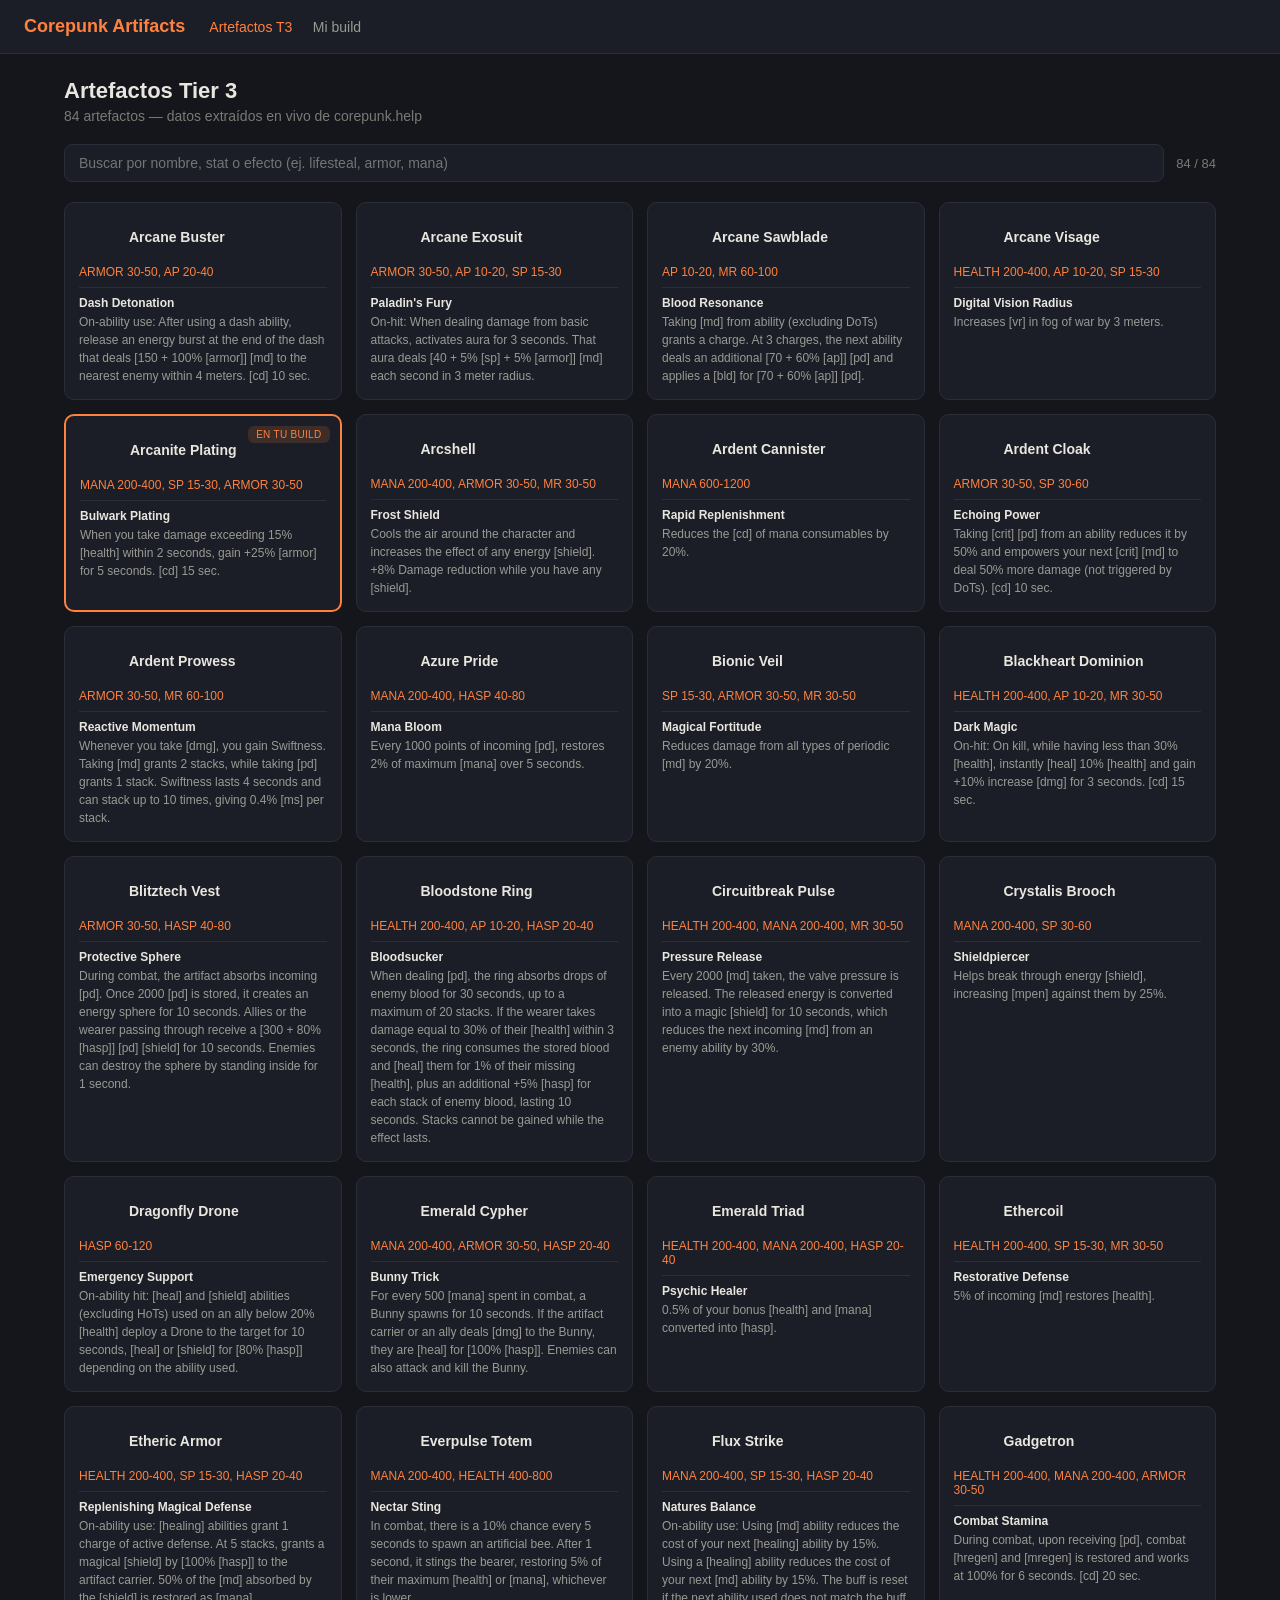
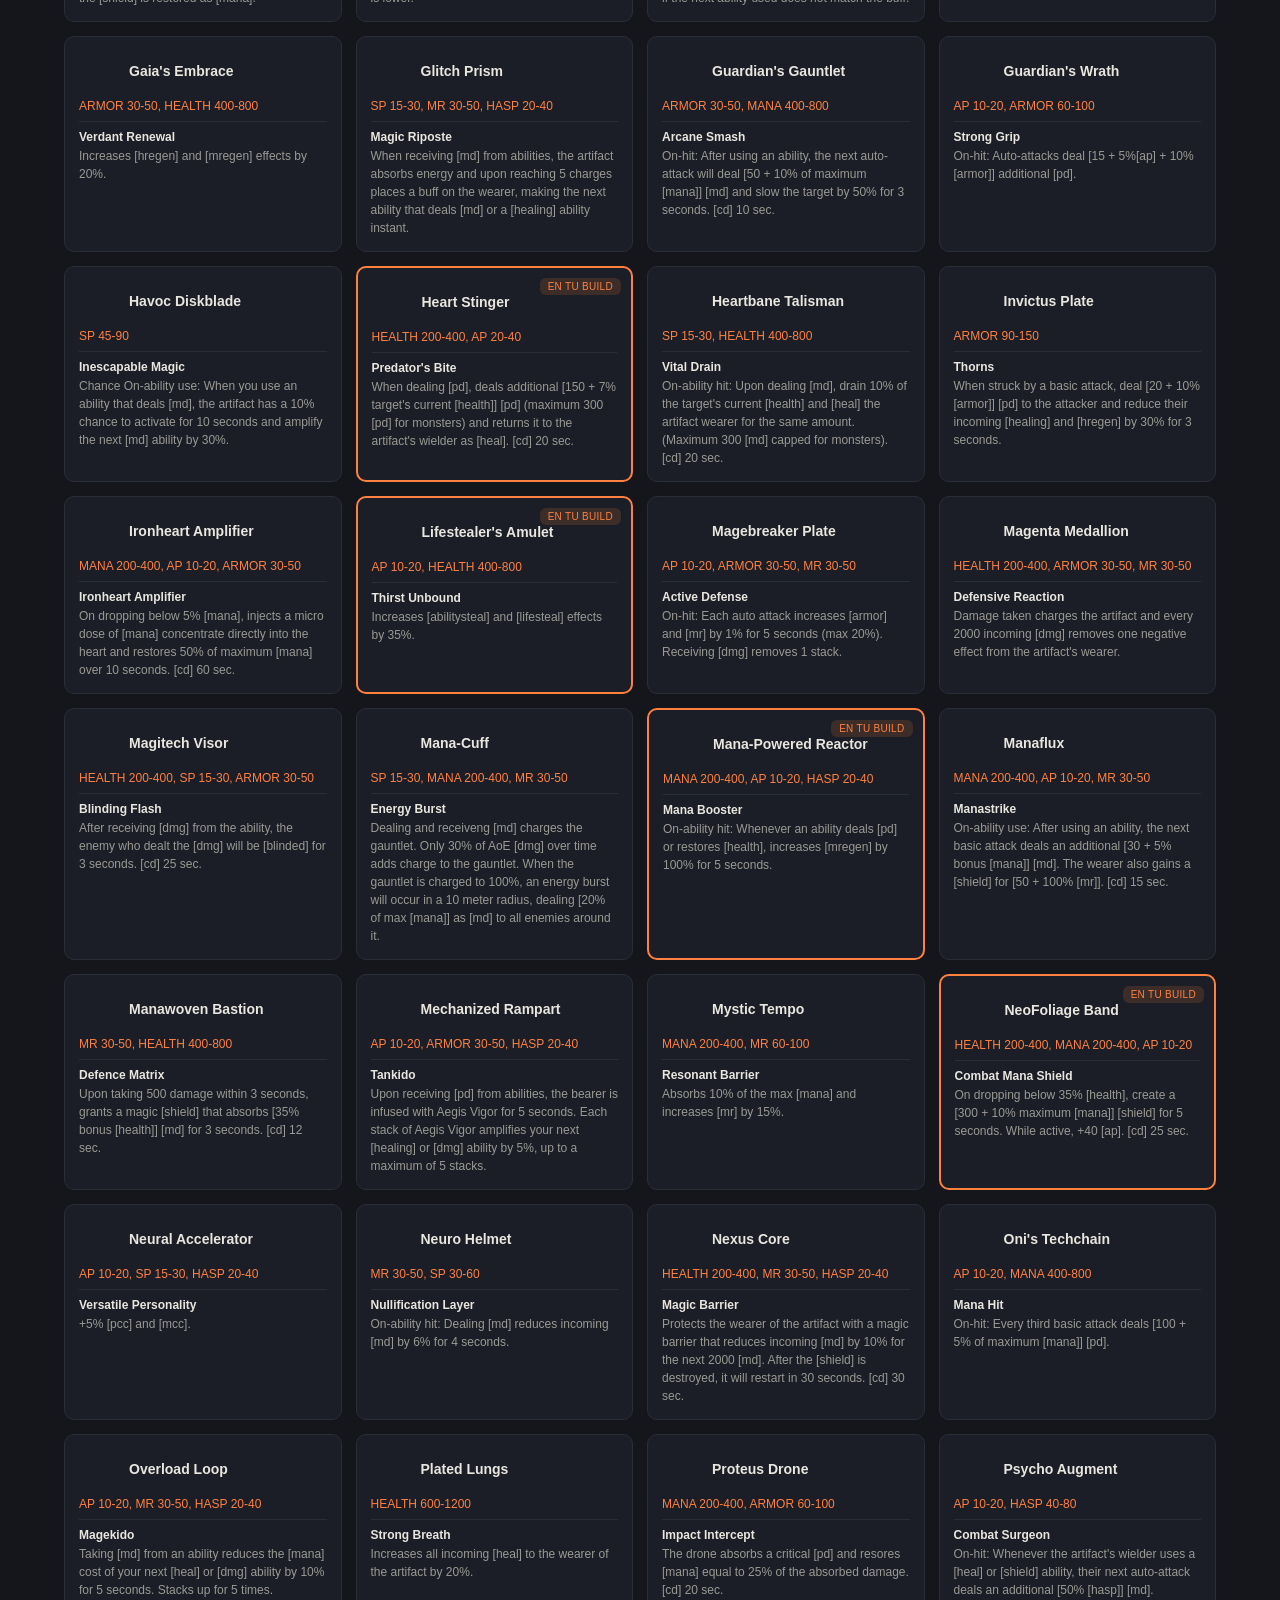
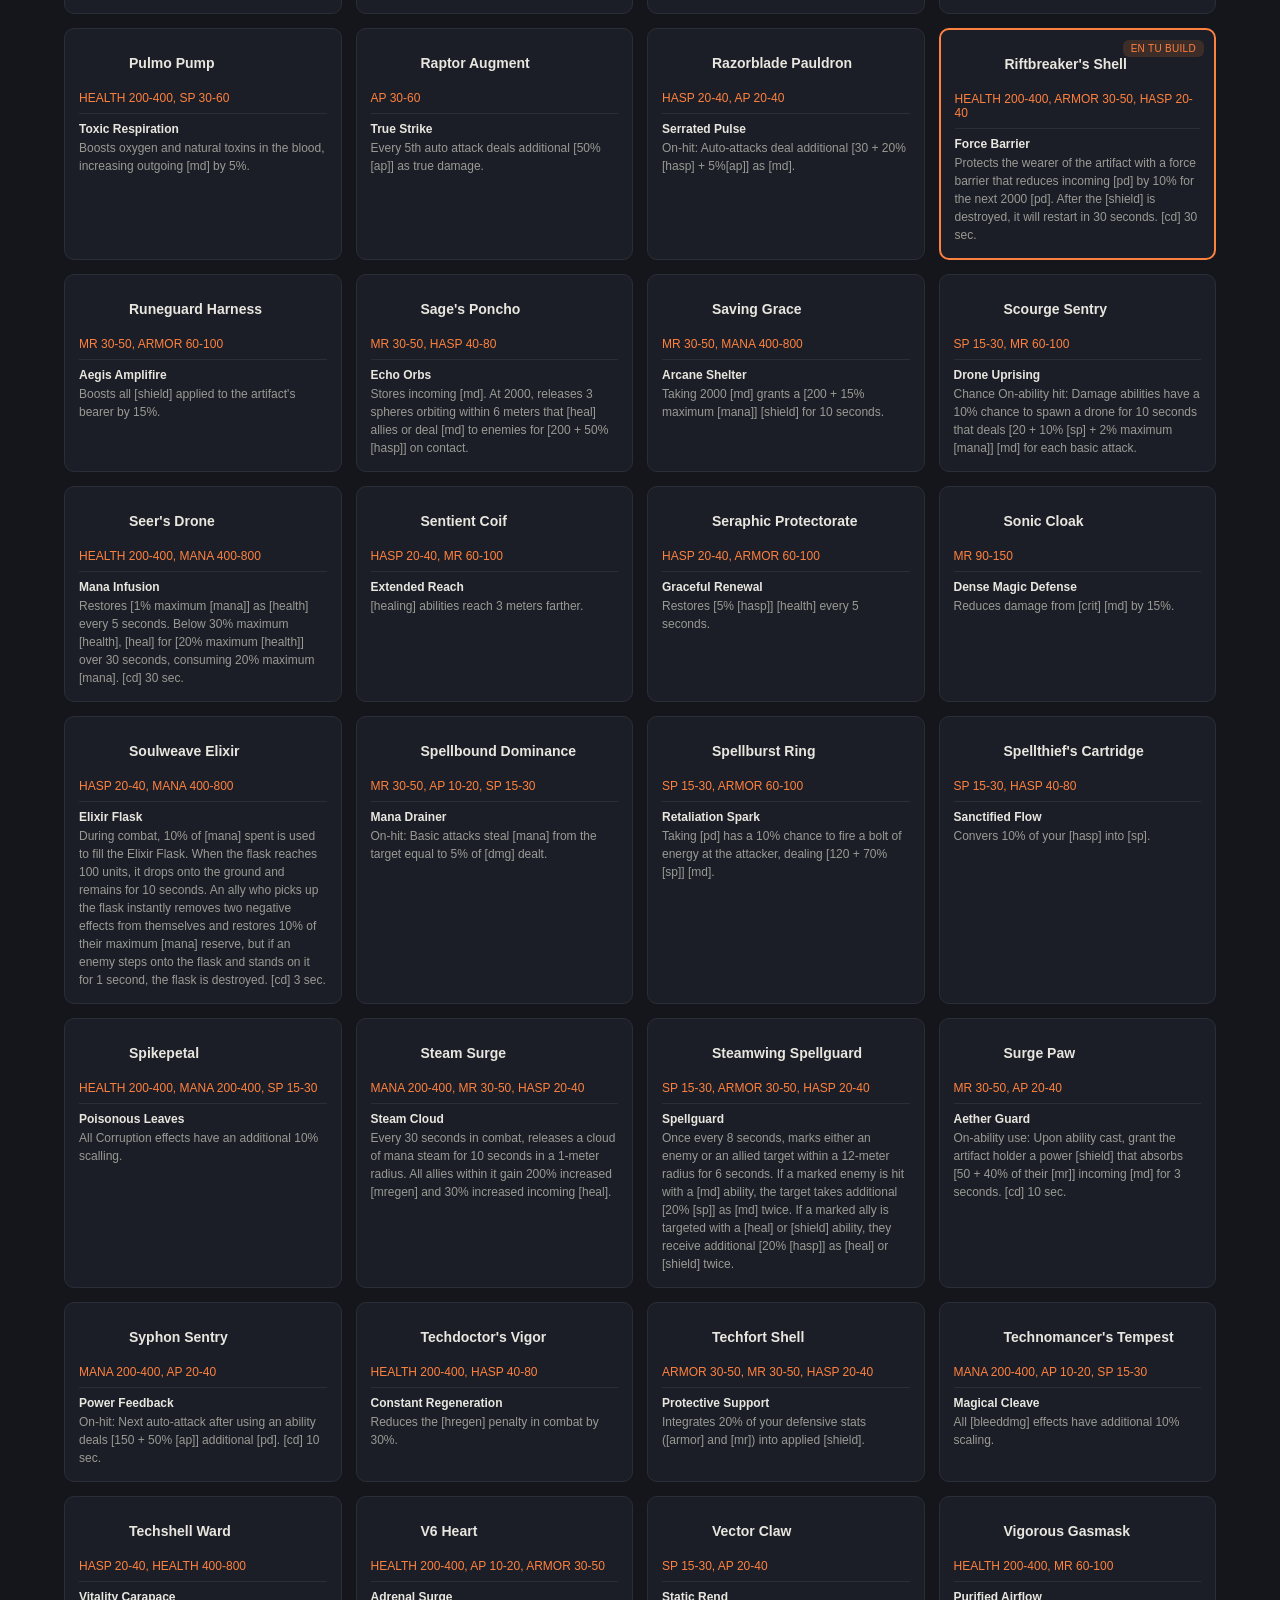
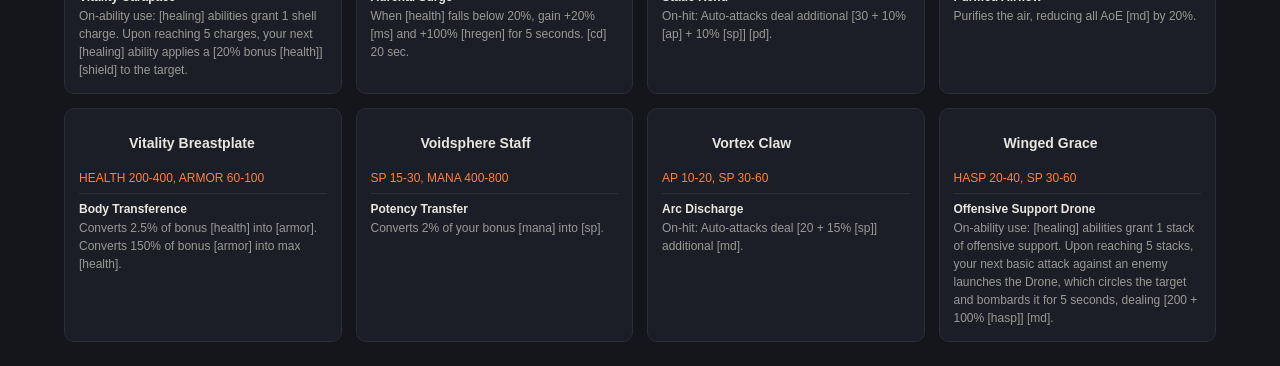
==== index.html @ b736a5d4 "Corepunk tier 3 artifacts browser + build page Co-Authored-By: Claude Sonnet 5 <noreply@anthropic.co" ====
<!DOCTYPE html>
<html lang="es">
<head>
<meta charset="UTF-8">
<title>Corepunk — Artefactos Tier 3</title>
<link rel="stylesheet" href="style.css">
</head>
<body>
<header>
  <a class="logo" href="index.html">Corepunk Artifacts</a>
  <nav>
    <a class="active" href="index.html">Artefactos T3</a>
    <a href="build.html">Mi build</a>
  </nav>
</header>
<main>
  <h1>Artefactos Tier 3</h1>
  <p class="subtitle">84 artefactos — datos extraídos en vivo de corepunk.help</p>

  <div class="toolbar">
    <input type="text" id="search" placeholder="Buscar por nombre, stat o efecto (ej. lifesteal, armor, mana)">
    <span class="count" id="count">84 / 84</span>
  </div>

  <div class="grid" id="grid">
                <div class="card "
           data-search="arcane buster armor 30-50, ap 20-40 dash detonation on-ability use: after using a dash ability, release an energy burst at the end of the dash that deals [150 + 100% [armor]] [md] to the nearest enemy within 4 meters. &lt;br&gt;[cd] 10 sec.">
                <div class="head">
          <img src="https://d2fwno52vggyhx.cloudfront.net/items/implant/implant-arcane-buster-t3.png" alt="" loading="lazy" onerror="this.style.visibility='hidden'">
          <div class="name">Arcane Buster</div>
        </div>
        <div class="stats">ARMOR 30-50, AP 20-40</div>
        <div class="divider">
          <div class="passive-title">Dash Detonation</div>
          <div class="passive-desc">On-ability use: After using a dash ability, release an energy burst at the end of the dash that deals [150 + 100% [armor]] [md] to the nearest enemy within 4 meters.  [cd] 10 sec.</div>
        </div>
      </div>
                <div class="card "
           data-search="arcane exosuit armor 30-50, ap 10-20, sp 15-30 paladin&#039;s fury on-hit: when dealing damage from basic attacks, activates aura for 3 seconds. that aura deals [40 + 5% [sp] + 5% [armor]] [md] each second in 3 meter radius.">
                <div class="head">
          <img src="https://d2fwno52vggyhx.cloudfront.net/items/implant/implant-arcane-exosuit-t3.png" alt="" loading="lazy" onerror="this.style.visibility='hidden'">
          <div class="name">Arcane Exosuit</div>
        </div>
        <div class="stats">ARMOR 30-50, AP 10-20, SP 15-30</div>
        <div class="divider">
          <div class="passive-title">Paladin&#039;s Fury</div>
          <div class="passive-desc">On-hit: When dealing damage from basic attacks, activates aura for 3 seconds. That aura deals [40 + 5% [sp] + 5% [armor]] [md] each second in 3 meter radius.</div>
        </div>
      </div>
                <div class="card "
           data-search="arcane sawblade ap 10-20, mr 60-100 blood resonance taking [md] from ability (excluding dots) grants a charge. at 3 charges, the next ability deals an additional [70 + 60% [ap]] [pd] and applies a [bld] for [70 + 60% [ap]] [pd].">
                <div class="head">
          <img src="https://d2fwno52vggyhx.cloudfront.net/items/implant/implant-arcane-sawblade-t3.png" alt="" loading="lazy" onerror="this.style.visibility='hidden'">
          <div class="name">Arcane Sawblade</div>
        </div>
        <div class="stats">AP 10-20, MR 60-100</div>
        <div class="divider">
          <div class="passive-title">Blood Resonance</div>
          <div class="passive-desc">Taking [md] from ability (excluding DoTs) grants a charge. At 3 charges, the next ability deals an additional [70 + 60% [ap]] [pd] and applies a [bld] for [70 + 60% [ap]] [pd].</div>
        </div>
      </div>
                <div class="card "
           data-search="arcane visage health 200-400, ap 10-20, sp 15-30 digital vision radius increases [vr] in fog of war by 3 meters.">
                <div class="head">
          <img src="https://d2fwno52vggyhx.cloudfront.net/items/implant/implant-arcane-visage-t3.png" alt="" loading="lazy" onerror="this.style.visibility='hidden'">
          <div class="name">Arcane Visage</div>
        </div>
        <div class="stats">HEALTH 200-400, AP 10-20, SP 15-30</div>
        <div class="divider">
          <div class="passive-title">Digital Vision Radius</div>
          <div class="passive-desc">Increases [vr] in fog of war by 3 meters.</div>
        </div>
      </div>
                <div class="card build"
           data-search="arcanite plating mana 200-400, sp 15-30, armor 30-50 bulwark plating when you take damage exceeding 15% [health] within 2 seconds, gain +25% [armor] for 5 seconds. &lt;br&gt;[cd] 15 sec.">
        <span class="badge">en tu build</span>        <div class="head">
          <img src="https://d2fwno52vggyhx.cloudfront.net/items/implant/implant-arcanite-plating-t3.png" alt="" loading="lazy" onerror="this.style.visibility='hidden'">
          <div class="name">Arcanite Plating</div>
        </div>
        <div class="stats">MANA 200-400, SP 15-30, ARMOR 30-50</div>
        <div class="divider">
          <div class="passive-title">Bulwark Plating</div>
          <div class="passive-desc">When you take damage exceeding 15% [health] within 2 seconds, gain +25% [armor] for 5 seconds.  [cd] 15 sec.</div>
        </div>
      </div>
                <div class="card "
           data-search="arcshell mana 200-400, armor 30-50, mr 30-50 frost shield cools the air around the character and increases the effect of any energy [shield]. +8% damage reduction while you have any [shield].">
                <div class="head">
          <img src="https://d2fwno52vggyhx.cloudfront.net/items/implant/implant-arcshell-t3.png" alt="" loading="lazy" onerror="this.style.visibility='hidden'">
          <div class="name">Arcshell</div>
        </div>
        <div class="stats">MANA 200-400, ARMOR 30-50, MR 30-50</div>
        <div class="divider">
          <div class="passive-title">Frost Shield</div>
          <div class="passive-desc">Cools the air around the character and increases the effect of any energy [shield]. +8% Damage reduction while you have any [shield].</div>
        </div>
      </div>
                <div class="card "
           data-search="ardent cannister mana 600-1200 rapid replenishment reduces the [cd] of mana consumables by 20%.">
                <div class="head">
          <img src="https://d2fwno52vggyhx.cloudfront.net/items/implant/implant-ardent-canister-t3.png" alt="" loading="lazy" onerror="this.style.visibility='hidden'">
          <div class="name">Ardent Cannister</div>
        </div>
        <div class="stats">MANA 600-1200</div>
        <div class="divider">
          <div class="passive-title">Rapid Replenishment</div>
          <div class="passive-desc">Reduces the [cd] of mana consumables by 20%.</div>
        </div>
      </div>
                <div class="card "
           data-search="ardent cloak armor 30-50, sp 30-60 echoing power taking [crit] [pd] from an ability reduces it by 50% and empowers your next [crit] [md] to deal 50% more damage (not triggered by dots). &lt;br&gt;[cd] 10 sec.">
                <div class="head">
          <img src="https://d2fwno52vggyhx.cloudfront.net/items/implant/implant-ardent-cloak-t3.png" alt="" loading="lazy" onerror="this.style.visibility='hidden'">
          <div class="name">Ardent Cloak</div>
        </div>
        <div class="stats">ARMOR 30-50, SP 30-60</div>
        <div class="divider">
          <div class="passive-title">Echoing Power</div>
          <div class="passive-desc">Taking [crit] [pd] from an ability reduces it by 50% and empowers your next [crit] [md] to deal 50% more damage (not triggered by DoTs).  [cd] 10 sec.</div>
        </div>
      </div>
                <div class="card "
           data-search="ardent prowess armor 30-50, mr 60-100 reactive momentum whenever you take [dmg], you gain swiftness. taking [md] grants 2 stacks, while taking [pd] grants 1 stack. swiftness lasts 4 seconds and can stack up to 10 times, giving 0.4% [ms] per stack.">
                <div class="head">
          <img src="https://d2fwno52vggyhx.cloudfront.net/items/implant/implant-ardent-prowess-t3.png" alt="" loading="lazy" onerror="this.style.visibility='hidden'">
          <div class="name">Ardent Prowess</div>
        </div>
        <div class="stats">ARMOR 30-50, MR 60-100</div>
        <div class="divider">
          <div class="passive-title">Reactive Momentum</div>
          <div class="passive-desc">Whenever you take [dmg], you gain Swiftness. Taking [md] grants 2 stacks, while taking [pd] grants 1 stack. Swiftness lasts 4 seconds and can stack up to 10 times, giving 0.4% [ms] per stack.</div>
        </div>
      </div>
                <div class="card "
           data-search="azure pride mana 200-400, hasp 40-80 mana bloom every 1000 points of incoming [pd], restores 2% of maximum [mana] over 5 seconds.">
                <div class="head">
          <img src="https://d2fwno52vggyhx.cloudfront.net/items/implant/implant-azure-pride-t3.png" alt="" loading="lazy" onerror="this.style.visibility='hidden'">
          <div class="name">Azure Pride</div>
        </div>
        <div class="stats">MANA 200-400, HASP 40-80</div>
        <div class="divider">
          <div class="passive-title">Mana Bloom</div>
          <div class="passive-desc">Every 1000 points of incoming [pd], restores 2% of maximum [mana] over 5 seconds.</div>
        </div>
      </div>
                <div class="card "
           data-search="bionic veil sp 15-30, armor 30-50, mr 30-50 magical fortitude reduces damage from all types of periodic [md] by 20%.">
                <div class="head">
          <img src="https://d2fwno52vggyhx.cloudfront.net/items/implant/implant-bionic-veil-t3.png" alt="" loading="lazy" onerror="this.style.visibility='hidden'">
          <div class="name">Bionic Veil</div>
        </div>
        <div class="stats">SP 15-30, ARMOR 30-50, MR 30-50</div>
        <div class="divider">
          <div class="passive-title">Magical Fortitude</div>
          <div class="passive-desc">Reduces damage from all types of periodic [md] by 20%.</div>
        </div>
      </div>
                <div class="card "
           data-search="blackheart dominion health 200-400, ap 10-20, mr 30-50 dark magic on-hit: on kill, while having less than 30% [health], instantly [heal] 10% [health] and gain +10% increase [dmg] for 3 seconds. &lt;br&gt;[cd] 15 sec.">
                <div class="head">
          <img src="https://d2fwno52vggyhx.cloudfront.net/items/implant/implant-blackheart-dominion-t3.png" alt="" loading="lazy" onerror="this.style.visibility='hidden'">
          <div class="name">Blackheart Dominion</div>
        </div>
        <div class="stats">HEALTH 200-400, AP 10-20, MR 30-50</div>
        <div class="divider">
          <div class="passive-title">Dark Magic</div>
          <div class="passive-desc">On-hit: On kill, while having less than 30% [health], instantly [heal] 10% [health] and gain +10% increase [dmg] for 3 seconds.  [cd] 15 sec.</div>
        </div>
      </div>
                <div class="card "
           data-search="blitztech vest armor 30-50, hasp 40-80 protective sphere during combat, the artifact absorbs incoming [pd]. once 2000 [pd] is stored, it creates an energy sphere for 10 seconds. allies or the wearer passing through receive a [300 + 80% [hasp]] [pd] [shield] for 10 seconds. enemies can destroy the sphere by standing inside for 1 second.">
                <div class="head">
          <img src="https://d2fwno52vggyhx.cloudfront.net/items/implant/implant-blitztech-vest-t3.png" alt="" loading="lazy" onerror="this.style.visibility='hidden'">
          <div class="name">Blitztech Vest</div>
        </div>
        <div class="stats">ARMOR 30-50, HASP 40-80</div>
        <div class="divider">
          <div class="passive-title">Protective Sphere</div>
          <div class="passive-desc">During combat, the artifact absorbs incoming [pd]. Once 2000 [pd] is stored, it creates an energy sphere for 10 seconds. Allies or the wearer passing through receive a [300 + 80% [hasp]] [pd] [shield] for 10 seconds. Enemies can destroy the sphere by standing inside for 1 second.</div>
        </div>
      </div>
                <div class="card "
           data-search="bloodstone ring health 200-400, ap 10-20, hasp 20-40 bloodsucker when dealing [pd], the ring absorbs drops of enemy blood for 30 seconds, up to a maximum of 20 stacks. if the wearer takes damage equal to 30% of their [health] within 3 seconds, the ring consumes the stored blood and [heal] them for 1% of their missing [health], plus an additional +5% [hasp] for each stack of enemy blood, lasting 10 seconds. stacks cannot be gained while the effect lasts.">
                <div class="head">
          <img src="https://d2fwno52vggyhx.cloudfront.net/items/implant/implant-bloodstone-ring-t3.png" alt="" loading="lazy" onerror="this.style.visibility='hidden'">
          <div class="name">Bloodstone Ring</div>
        </div>
        <div class="stats">HEALTH 200-400, AP 10-20, HASP 20-40</div>
        <div class="divider">
          <div class="passive-title">Bloodsucker</div>
          <div class="passive-desc">When dealing [pd], the ring absorbs drops of enemy blood for 30 seconds, up to a maximum of 20 stacks. If the wearer takes damage equal to 30% of their [health] within 3 seconds, the ring consumes the stored blood and [heal] them for 1% of their missing [health], plus an additional +5% [hasp] for each stack of enemy blood, lasting 10 seconds. Stacks cannot be gained while the effect lasts.</div>
        </div>
      </div>
                <div class="card "
           data-search="circuitbreak pulse health 200-400, mana 200-400, mr 30-50 pressure release every 2000 [md] taken, the valve pressure is released. the released energy is converted into a magic [shield] for 10 seconds, which reduces the next incoming [md] from an enemy ability by 30%.">
                <div class="head">
          <img src="https://d2fwno52vggyhx.cloudfront.net/items/implant/implant-circuitbreak-pulse-t3.png" alt="" loading="lazy" onerror="this.style.visibility='hidden'">
          <div class="name">Circuitbreak Pulse</div>
        </div>
        <div class="stats">HEALTH 200-400, MANA 200-400, MR 30-50</div>
        <div class="divider">
          <div class="passive-title">Pressure Release</div>
          <div class="passive-desc">Every 2000 [md] taken, the valve pressure is released. The released energy is converted into a magic [shield] for 10 seconds, which reduces the next incoming [md] from an enemy ability by 30%.</div>
        </div>
      </div>
                <div class="card "
           data-search="crystalis brooch mana 200-400, sp 30-60 shieldpiercer helps break through energy [shield], increasing [mpen] against them by 25%.">
                <div class="head">
          <img src="https://d2fwno52vggyhx.cloudfront.net/items/implant/implant-crystalis-brooch-t3.png" alt="" loading="lazy" onerror="this.style.visibility='hidden'">
          <div class="name">Crystalis Brooch</div>
        </div>
        <div class="stats">MANA 200-400, SP 30-60</div>
        <div class="divider">
          <div class="passive-title">Shieldpiercer</div>
          <div class="passive-desc">Helps break through energy [shield], increasing [mpen] against them by 25%.</div>
        </div>
      </div>
                <div class="card "
           data-search="dragonfly drone hasp 60-120 emergency support on-ability hit: [heal] and [shield] abilities (excluding hots) used on an ally below 20% [health] deploy a drone to the target for 10 seconds, [heal] or [shield] for [80% [hasp]] depending on the ability used.">
                <div class="head">
          <img src="https://d2fwno52vggyhx.cloudfront.net/items/implant/implant-dragonfly-drone-t3.png" alt="" loading="lazy" onerror="this.style.visibility='hidden'">
          <div class="name">Dragonfly Drone</div>
        </div>
        <div class="stats">HASP 60-120</div>
        <div class="divider">
          <div class="passive-title">Emergency Support</div>
          <div class="passive-desc">On-ability hit: [heal] and [shield] abilities (excluding HoTs) used on an ally below 20% [health] deploy a Drone to the target for 10 seconds, [heal] or [shield] for [80% [hasp]] depending on the ability used.</div>
        </div>
      </div>
                <div class="card "
           data-search="emerald cypher mana 200-400, armor 30-50, hasp 20-40 bunny trick for every 500 [mana] spent in combat, a bunny spawns for 10 seconds. if the artifact carrier or an ally deals [dmg] to the bunny, they are [heal] for [100% [hasp]]. enemies can also attack and kill the bunny.">
                <div class="head">
          <img src="https://d2fwno52vggyhx.cloudfront.net/items/implant/implant-emerald-cypher-t3.png" alt="" loading="lazy" onerror="this.style.visibility='hidden'">
          <div class="name">Emerald Cypher</div>
        </div>
        <div class="stats">MANA 200-400, ARMOR 30-50, HASP 20-40</div>
        <div class="divider">
          <div class="passive-title">Bunny Trick</div>
          <div class="passive-desc">For every 500 [mana] spent in combat, a Bunny spawns for 10 seconds. If the artifact carrier or an ally deals [dmg] to the Bunny, they are [heal] for [100% [hasp]]. Enemies can also attack and kill the Bunny.</div>
        </div>
      </div>
                <div class="card "
           data-search="emerald triad health 200-400, mana 200-400, hasp 20-40 psychic healer 0.5% of your bonus [health] and [mana] converted into [hasp].">
                <div class="head">
          <img src="https://d2fwno52vggyhx.cloudfront.net/items/implant/implant-emerald-triad-t3.png" alt="" loading="lazy" onerror="this.style.visibility='hidden'">
          <div class="name">Emerald Triad</div>
        </div>
        <div class="stats">HEALTH 200-400, MANA 200-400, HASP 20-40</div>
        <div class="divider">
          <div class="passive-title">Psychic Healer</div>
          <div class="passive-desc">0.5% of your bonus [health] and [mana] converted into [hasp].</div>
        </div>
      </div>
                <div class="card "
           data-search="ethercoil health 200-400, sp 15-30, mr 30-50 restorative defense 5% of incoming [md] restores [health].">
                <div class="head">
          <img src="https://d2fwno52vggyhx.cloudfront.net/items/implant/implant-ethercoil-t3.png" alt="" loading="lazy" onerror="this.style.visibility='hidden'">
          <div class="name">Ethercoil</div>
        </div>
        <div class="stats">HEALTH 200-400, SP 15-30, MR 30-50</div>
        <div class="divider">
          <div class="passive-title">Restorative Defense</div>
          <div class="passive-desc">5% of incoming [md] restores [health].</div>
        </div>
      </div>
                <div class="card "
           data-search="etheric armor health 200-400, sp 15-30, hasp 20-40 replenishing magical defense on-ability use: [healing] abilities grant 1 charge of active defense. at 5 stacks, grants a magical [shield] by [100% [hasp]] to the artifact carrier. 50% of the [md] absorbed by the [shield] is restored as [mana].">
                <div class="head">
          <img src="https://d2fwno52vggyhx.cloudfront.net/items/implant/implant-etheric-armor-t3.png" alt="" loading="lazy" onerror="this.style.visibility='hidden'">
          <div class="name">Etheric Armor</div>
        </div>
        <div class="stats">HEALTH 200-400, SP 15-30, HASP 20-40</div>
        <div class="divider">
          <div class="passive-title">Replenishing Magical Defense</div>
          <div class="passive-desc">On-ability use: [healing] abilities grant 1 charge of active defense. At 5 stacks, grants a magical [shield] by [100% [hasp]] to the artifact carrier. 50% of the [md] absorbed by the [shield] is restored as [mana].</div>
        </div>
      </div>
                <div class="card "
           data-search="everpulse totem mana 200-400, health 400-800 nectar sting in combat, there is a 10% chance every 5 seconds to spawn an artificial bee. after 1 second, it stings the bearer, restoring 5% of their maximum [health] or [mana], whichever is lower.">
                <div class="head">
          <img src="https://d2fwno52vggyhx.cloudfront.net/items/implant/implant-everpulse-totem-t3.png" alt="" loading="lazy" onerror="this.style.visibility='hidden'">
          <div class="name">Everpulse Totem</div>
        </div>
        <div class="stats">MANA 200-400, HEALTH 400-800</div>
        <div class="divider">
          <div class="passive-title">Nectar Sting</div>
          <div class="passive-desc">In combat, there is a 10% chance every 5 seconds to spawn an artificial bee. After 1 second, it stings the bearer, restoring 5% of their maximum [health] or [mana], whichever is lower.</div>
        </div>
      </div>
                <div class="card "
           data-search="flux strike mana 200-400, sp 15-30, hasp 20-40 natures balance on-ability use: using [md] ability reduces the cost of your next [healing] ability by 15%. using a [healing] ability reduces the cost of your next [md] ability by 15%. the buff is reset if the next ability used does not match the buff.">
                <div class="head">
          <img src="https://d2fwno52vggyhx.cloudfront.net/items/implant/implant-flux-strike-t3.png" alt="" loading="lazy" onerror="this.style.visibility='hidden'">
          <div class="name">Flux Strike</div>
        </div>
        <div class="stats">MANA 200-400, SP 15-30, HASP 20-40</div>
        <div class="divider">
          <div class="passive-title">Natures Balance</div>
          <div class="passive-desc">On-ability use: Using [md] ability reduces the cost of your next [healing] ability by 15%. Using a [healing] ability reduces the cost of your next [md] ability by 15%. The buff is reset if the next ability used does not match the buff.</div>
        </div>
      </div>
                <div class="card "
           data-search="gadgetron health 200-400, mana 200-400, armor 30-50 combat stamina during combat, upon receiving [pd], combat [hregen] and [mregen] is restored and works at 100% for 6 seconds. &lt;br&gt;[cd] 20 sec.">
                <div class="head">
          <img src="https://d2fwno52vggyhx.cloudfront.net/items/implant/implant-gadgetron-cube-t3.png" alt="" loading="lazy" onerror="this.style.visibility='hidden'">
          <div class="name">Gadgetron</div>
        </div>
        <div class="stats">HEALTH 200-400, MANA 200-400, ARMOR 30-50</div>
        <div class="divider">
          <div class="passive-title">Combat Stamina</div>
          <div class="passive-desc">During combat, upon receiving [pd], combat [hregen] and [mregen] is restored and works at 100% for 6 seconds.  [cd] 20 sec.</div>
        </div>
      </div>
                <div class="card "
           data-search="gaia&#039;s embrace armor 30-50, health 400-800 verdant renewal increases [hregen] and [mregen] effects by 20%.">
                <div class="head">
          <img src="https://d2fwno52vggyhx.cloudfront.net/items/implant/implant-gaias-embrace-t3.png" alt="" loading="lazy" onerror="this.style.visibility='hidden'">
          <div class="name">Gaia&#039;s Embrace</div>
        </div>
        <div class="stats">ARMOR 30-50, HEALTH 400-800</div>
        <div class="divider">
          <div class="passive-title">Verdant Renewal</div>
          <div class="passive-desc">Increases [hregen] and [mregen] effects by 20%.</div>
        </div>
      </div>
                <div class="card "
           data-search="glitch prism sp 15-30, mr 30-50, hasp 20-40 magic riposte when receiving [md] from abilities, the artifact absorbs energy and upon reaching 5 charges places a buff on the wearer, making the next ability that deals [md] or a [healing] ability instant.">
                <div class="head">
          <img src="https://d2fwno52vggyhx.cloudfront.net/items/implant/implant-glitch-prism-t3.png" alt="" loading="lazy" onerror="this.style.visibility='hidden'">
          <div class="name">Glitch Prism</div>
        </div>
        <div class="stats">SP 15-30, MR 30-50, HASP 20-40</div>
        <div class="divider">
          <div class="passive-title">Magic Riposte</div>
          <div class="passive-desc">When receiving [md] from abilities, the artifact absorbs energy and upon reaching 5 charges places a buff on the wearer, making the next ability that deals [md] or a [healing] ability instant.</div>
        </div>
      </div>
                <div class="card "
           data-search="guardian&#039;s gauntlet armor 30-50, mana 400-800 arcane smash on-hit: after using an ability, the next auto-attack will deal [50 + 10% of maximum [mana]] [md] and slow the target by 50% for 3 seconds. &lt;br&gt;[cd] 10 sec.">
                <div class="head">
          <img src="https://d2fwno52vggyhx.cloudfront.net/items/implant/implant-guardians-gauntlet-t3.png" alt="" loading="lazy" onerror="this.style.visibility='hidden'">
          <div class="name">Guardian&#039;s Gauntlet</div>
        </div>
        <div class="stats">ARMOR 30-50, MANA 400-800</div>
        <div class="divider">
          <div class="passive-title">Arcane Smash</div>
          <div class="passive-desc">On-hit: After using an ability, the next auto-attack will deal [50 + 10% of maximum [mana]] [md] and slow the target by 50% for 3 seconds.  [cd] 10 sec.</div>
        </div>
      </div>
                <div class="card "
           data-search="guardian&#039;s wrath ap 10-20, armor 60-100 strong grip on-hit: auto-attacks deal [15 + 5%[ap] + 10%[armor]] additional [pd].">
                <div class="head">
          <img src="https://d2fwno52vggyhx.cloudfront.net/items/implant/implant-guardians-wrath-t3.png" alt="" loading="lazy" onerror="this.style.visibility='hidden'">
          <div class="name">Guardian&#039;s Wrath</div>
        </div>
        <div class="stats">AP 10-20, ARMOR 60-100</div>
        <div class="divider">
          <div class="passive-title">Strong Grip</div>
          <div class="passive-desc">On-hit: Auto-attacks deal [15 + 5%[ap] + 10%[armor]] additional [pd].</div>
        </div>
      </div>
                <div class="card "
           data-search="havoc diskblade sp 45-90 inescapable magic chance on-ability use: when you use an ability that deals [md], the artifact has a 10% chance to activate for 10 seconds and amplify the next [md] ability by 30%.">
                <div class="head">
          <img src="https://d2fwno52vggyhx.cloudfront.net/items/implant/implant-havoc-diskblade-t3.png" alt="" loading="lazy" onerror="this.style.visibility='hidden'">
          <div class="name">Havoc Diskblade</div>
        </div>
        <div class="stats">SP 45-90</div>
        <div class="divider">
          <div class="passive-title">Inescapable Magic</div>
          <div class="passive-desc">Chance On-ability use: When you use an ability that deals [md], the artifact has a 10% chance to activate for 10 seconds and amplify the next [md] ability by 30%.</div>
        </div>
      </div>
                <div class="card build"
           data-search="heart stinger health 200-400, ap 20-40 predator&#039;s bite when dealing [pd], deals additional [150 + 7% target&#039;s current [health]] [pd] (maximum 300 [pd] for monsters) and returns it to the artifact&#039;s wielder as [heal]. &lt;br&gt;[cd] 20 sec.">
        <span class="badge">en tu build</span>        <div class="head">
          <img src="https://d2fwno52vggyhx.cloudfront.net/items/implant/implant-heart-stinger-t3.png" alt="" loading="lazy" onerror="this.style.visibility='hidden'">
          <div class="name">Heart Stinger</div>
        </div>
        <div class="stats">HEALTH 200-400, AP 20-40</div>
        <div class="divider">
          <div class="passive-title">Predator&#039;s Bite</div>
          <div class="passive-desc">When dealing [pd], deals additional [150 + 7% target&#039;s current [health]] [pd] (maximum 300 [pd] for monsters) and returns it to the artifact&#039;s wielder as [heal].  [cd] 20 sec.</div>
        </div>
      </div>
                <div class="card "
           data-search="heartbane talisman sp 15-30, health 400-800 vital drain on-ability hit: upon dealing [md], drain 10% of the target&#039;s current [health] and [heal] the artifact wearer for the same amount. (maximum 300 [md] capped for monsters). &lt;br&gt;[cd] 20 sec.">
                <div class="head">
          <img src="https://d2fwno52vggyhx.cloudfront.net/items/implant/implant-hearbane-talisman-t3.png" alt="" loading="lazy" onerror="this.style.visibility='hidden'">
          <div class="name">Heartbane Talisman</div>
        </div>
        <div class="stats">SP 15-30, HEALTH 400-800</div>
        <div class="divider">
          <div class="passive-title">Vital Drain</div>
          <div class="passive-desc">On-ability hit: Upon dealing [md], drain 10% of the target&#039;s current [health] and [heal] the artifact wearer for the same amount. (Maximum 300 [md] capped for monsters).  [cd] 20 sec.</div>
        </div>
      </div>
                <div class="card "
           data-search="invictus plate armor 90-150 thorns when struck by a basic attack, deal [20 + 10% [armor]] [pd] to the attacker and reduce their incoming [healing] and [hregen] by 30% for 3 seconds.">
                <div class="head">
          <img src="https://d2fwno52vggyhx.cloudfront.net/items/implant/implant-invictus-plate-t3.png" alt="" loading="lazy" onerror="this.style.visibility='hidden'">
          <div class="name">Invictus Plate</div>
        </div>
        <div class="stats">ARMOR 90-150</div>
        <div class="divider">
          <div class="passive-title">Thorns</div>
          <div class="passive-desc">When struck by a basic attack, deal [20 + 10% [armor]] [pd] to the attacker and reduce their incoming [healing] and [hregen] by 30% for 3 seconds.</div>
        </div>
      </div>
                <div class="card "
           data-search="ironheart amplifier mana 200-400, ap 10-20, armor 30-50 ironheart amplifier on dropping below 5% [mana], injects a micro dose of [mana] concentrate directly into the heart and restores 50% of maximum [mana] over 10 seconds. &lt;br&gt;[cd] 60 sec.">
                <div class="head">
          <img src="https://d2fwno52vggyhx.cloudfront.net/items/implant/implant-ironheart-amplifier-t3.png" alt="" loading="lazy" onerror="this.style.visibility='hidden'">
          <div class="name">Ironheart Amplifier</div>
        </div>
        <div class="stats">MANA 200-400, AP 10-20, ARMOR 30-50</div>
        <div class="divider">
          <div class="passive-title">Ironheart Amplifier</div>
          <div class="passive-desc">On dropping below 5% [mana], injects a micro dose of [mana] concentrate directly into the heart and restores 50% of maximum [mana] over 10 seconds.  [cd] 60 sec.</div>
        </div>
      </div>
                <div class="card build"
           data-search="lifestealer&#039;s amulet ap 10-20, health 400-800 thirst unbound increases [abilitysteal] and [lifesteal] effects by 35%.">
        <span class="badge">en tu build</span>        <div class="head">
          <img src="https://d2fwno52vggyhx.cloudfront.net/items/implant/implant-lifestealers-amulet-t3.png" alt="" loading="lazy" onerror="this.style.visibility='hidden'">
          <div class="name">Lifestealer&#039;s Amulet</div>
        </div>
        <div class="stats">AP 10-20, HEALTH 400-800</div>
        <div class="divider">
          <div class="passive-title">Thirst Unbound</div>
          <div class="passive-desc">Increases [abilitysteal] and [lifesteal] effects by 35%.</div>
        </div>
      </div>
                <div class="card "
           data-search="magebreaker plate ap 10-20, armor 30-50, mr 30-50 active defense on-hit: each auto attack increases [armor] and [mr] by 1% for 5 seconds (max 20%).  receiving [dmg] removes 1 stack.">
                <div class="head">
          <img src="https://d2fwno52vggyhx.cloudfront.net/items/implant/implant-magebreaker-plate-t3.png" alt="" loading="lazy" onerror="this.style.visibility='hidden'">
          <div class="name">Magebreaker Plate</div>
        </div>
        <div class="stats">AP 10-20, ARMOR 30-50, MR 30-50</div>
        <div class="divider">
          <div class="passive-title">Active Defense</div>
          <div class="passive-desc">On-hit: Each auto attack increases [armor] and [mr] by 1% for 5 seconds (max 20%).  Receiving [dmg] removes 1 stack.</div>
        </div>
      </div>
                <div class="card "
           data-search="magenta medallion health 200-400, armor 30-50, mr 30-50 defensive reaction damage taken charges the artifact and every 2000 incoming [dmg] removes one negative effect from the artifact&#039;s wearer.">
                <div class="head">
          <img src="https://d2fwno52vggyhx.cloudfront.net/items/implant/implant-magenta-medallion-t3.png" alt="" loading="lazy" onerror="this.style.visibility='hidden'">
          <div class="name">Magenta Medallion</div>
        </div>
        <div class="stats">HEALTH 200-400, ARMOR 30-50, MR 30-50</div>
        <div class="divider">
          <div class="passive-title">Defensive Reaction</div>
          <div class="passive-desc">Damage taken charges the artifact and every 2000 incoming [dmg] removes one negative effect from the artifact&#039;s wearer.</div>
        </div>
      </div>
                <div class="card "
           data-search="magitech visor health 200-400, sp 15-30, armor 30-50 blinding flash after receiving [dmg] from the ability, the enemy who dealt the [dmg] will be [blinded] for 3 seconds. &lt;br&gt;[cd] 25 sec.">
                <div class="head">
          <img src="https://d2fwno52vggyhx.cloudfront.net/items/implant/implant-magitech-visor-t3.png" alt="" loading="lazy" onerror="this.style.visibility='hidden'">
          <div class="name">Magitech Visor</div>
        </div>
        <div class="stats">HEALTH 200-400, SP 15-30, ARMOR 30-50</div>
        <div class="divider">
          <div class="passive-title">Blinding Flash</div>
          <div class="passive-desc">After receiving [dmg] from the ability, the enemy who dealt the [dmg] will be [blinded] for 3 seconds.  [cd] 25 sec.</div>
        </div>
      </div>
                <div class="card "
           data-search="mana-cuff sp 15-30, mana 200-400, mr 30-50 energy burst dealing and receiveng [md] charges the gauntlet. only 30% of aoe [dmg] over time adds charge to the gauntlet. when the gauntlet is charged to 100%, an energy burst will occur in a 10 meter radius, dealing [20% of max [mana]] as [md] to all enemies around it.">
                <div class="head">
          <img src="https://d2fwno52vggyhx.cloudfront.net/items/implant/implant-mana-cuff-t3.png" alt="" loading="lazy" onerror="this.style.visibility='hidden'">
          <div class="name">Mana-Cuff</div>
        </div>
        <div class="stats">SP 15-30, MANA 200-400, MR 30-50</div>
        <div class="divider">
          <div class="passive-title">Energy Burst</div>
          <div class="passive-desc">Dealing and receiveng [md] charges the gauntlet. Only 30% of AoE [dmg] over time adds charge to the gauntlet. When the gauntlet is charged to 100%, an energy burst will occur in a 10 meter radius, dealing [20% of max [mana]] as [md] to all enemies around it.</div>
        </div>
      </div>
                <div class="card build"
           data-search="mana-powered reactor mana 200-400, ap 10-20, hasp 20-40 mana booster on-ability hit: whenever an ability deals [pd] or restores [health], increases [mregen] by 100% for 5 seconds.">
        <span class="badge">en tu build</span>        <div class="head">
          <img src="https://d2fwno52vggyhx.cloudfront.net/items/implant/implant-mana-powered-reactor-t3.png" alt="" loading="lazy" onerror="this.style.visibility='hidden'">
          <div class="name">Mana-Powered Reactor</div>
        </div>
        <div class="stats">MANA 200-400, AP 10-20, HASP 20-40</div>
        <div class="divider">
          <div class="passive-title">Mana Booster</div>
          <div class="passive-desc">On-ability hit: Whenever an ability deals [pd] or restores [health], increases [mregen] by 100% for 5 seconds.</div>
        </div>
      </div>
                <div class="card "
           data-search="manaflux mana 200-400, ap 10-20, mr 30-50 manastrike on-ability use: after using an ability, the next basic attack deals an additional [30 + 5% bonus [mana]] [md]. the wearer also gains a [shield] for [50 + 100% [mr]]. &lt;br&gt;[cd] 15 sec.">
                <div class="head">
          <img src="https://d2fwno52vggyhx.cloudfront.net/items/implant/implant-manaflux-circuit-t3.png" alt="" loading="lazy" onerror="this.style.visibility='hidden'">
          <div class="name">Manaflux</div>
        </div>
        <div class="stats">MANA 200-400, AP 10-20, MR 30-50</div>
        <div class="divider">
          <div class="passive-title">Manastrike</div>
          <div class="passive-desc">On-ability use: After using an ability, the next basic attack deals an additional [30 + 5% bonus [mana]] [md]. The wearer also gains a [shield] for [50 + 100% [mr]].  [cd] 15 sec.</div>
        </div>
      </div>
                <div class="card "
           data-search="manawoven bastion mr 30-50, health 400-800 defence matrix upon taking 500 damage within 3 seconds, grants a magic [shield] that absorbs [35% bonus [health]] [md] for 3 seconds. &lt;br&gt;[cd] 12 sec.">
                <div class="head">
          <img src="https://d2fwno52vggyhx.cloudfront.net/items/implant/implant-manawoven-bastion-t3.png" alt="" loading="lazy" onerror="this.style.visibility='hidden'">
          <div class="name">Manawoven Bastion</div>
        </div>
        <div class="stats">MR 30-50, HEALTH 400-800</div>
        <div class="divider">
          <div class="passive-title">Defence Matrix</div>
          <div class="passive-desc">Upon taking 500 damage within 3 seconds, grants a magic [shield] that absorbs [35% bonus [health]] [md] for 3 seconds.  [cd] 12 sec.</div>
        </div>
      </div>
                <div class="card "
           data-search="mechanized rampart ap 10-20, armor 30-50, hasp 20-40 tankido upon receiving [pd] from abilities, the bearer is infused with aegis vigor for 5 seconds. each stack of aegis vigor amplifies your next [healing] or [dmg] ability by 5%, up to a maximum of 5 stacks.">
                <div class="head">
          <img src="https://d2fwno52vggyhx.cloudfront.net/items/implant/implant-mechanized-rampart-t3.png" alt="" loading="lazy" onerror="this.style.visibility='hidden'">
          <div class="name">Mechanized Rampart</div>
        </div>
        <div class="stats">AP 10-20, ARMOR 30-50, HASP 20-40</div>
        <div class="divider">
          <div class="passive-title">Tankido</div>
          <div class="passive-desc">Upon receiving [pd] from abilities, the bearer is infused with Aegis Vigor for 5 seconds. Each stack of Aegis Vigor amplifies your next [healing] or [dmg] ability by 5%, up to a maximum of 5 stacks.</div>
        </div>
      </div>
                <div class="card "
           data-search="mystic tempo mana 200-400, mr 60-100 resonant barrier absorbs 10% of the max [mana] and increases [mr] by 15%.">
                <div class="head">
          <img src="https://d2fwno52vggyhx.cloudfront.net/items/implant/implant-mystic-tempo-t3.png" alt="" loading="lazy" onerror="this.style.visibility='hidden'">
          <div class="name">Mystic Tempo</div>
        </div>
        <div class="stats">MANA 200-400, MR 60-100</div>
        <div class="divider">
          <div class="passive-title">Resonant Barrier</div>
          <div class="passive-desc">Absorbs 10% of the max [mana] and increases [mr] by 15%.</div>
        </div>
      </div>
                <div class="card build"
           data-search="neofoliage band health 200-400, mana 200-400, ap 10-20 combat mana shield on dropping below 35% [health], create a [300 + 10% maximum [mana]] [shield] for 5 seconds. while active, +40 [ap]. &lt;br&gt;[cd] 25 sec.">
        <span class="badge">en tu build</span>        <div class="head">
          <img src="https://d2fwno52vggyhx.cloudfront.net/items/implant/implant-neofoliage-band-t3.png" alt="" loading="lazy" onerror="this.style.visibility='hidden'">
          <div class="name">NeoFoliage Band</div>
        </div>
        <div class="stats">HEALTH 200-400, MANA 200-400, AP 10-20</div>
        <div class="divider">
          <div class="passive-title">Combat Mana Shield</div>
          <div class="passive-desc">On dropping below 35% [health], create a [300 + 10% maximum [mana]] [shield] for 5 seconds. While active, +40 [ap].  [cd] 25 sec.</div>
        </div>
      </div>
                <div class="card "
           data-search="neural accelerator ap 10-20, sp 15-30, hasp 20-40 versatile personality +5% [pcc] and [mcc].">
                <div class="head">
          <img src="https://d2fwno52vggyhx.cloudfront.net/items/implant/implant-neural-accelerator-t3.png" alt="" loading="lazy" onerror="this.style.visibility='hidden'">
          <div class="name">Neural Accelerator</div>
        </div>
        <div class="stats">AP 10-20, SP 15-30, HASP 20-40</div>
        <div class="divider">
          <div class="passive-title">Versatile Personality</div>
          <div class="passive-desc">+5% [pcc] and [mcc].</div>
        </div>
      </div>
                <div class="card "
           data-search="neuro helmet mr 30-50, sp 30-60 nullification layer on-ability hit: dealing [md] reduces incoming [md] by 6% for 4 seconds.">
                <div class="head">
          <img src="https://d2fwno52vggyhx.cloudfront.net/items/implant/implant-neuro-helmet-t3.png" alt="" loading="lazy" onerror="this.style.visibility='hidden'">
          <div class="name">Neuro Helmet</div>
        </div>
        <div class="stats">MR 30-50, SP 30-60</div>
        <div class="divider">
          <div class="passive-title">Nullification Layer</div>
          <div class="passive-desc">On-ability hit: Dealing [md] reduces incoming [md] by 6% for 4 seconds.</div>
        </div>
      </div>
                <div class="card "
           data-search="nexus core health 200-400, mr 30-50, hasp 20-40 magic barrier protects the wearer of the artifact with a magic barrier that reduces incoming [md] by 10% for the next 2000 [md]. after the [shield] is destroyed, it will restart in 30 seconds. &lt;br&gt;[cd] 30 sec.">
                <div class="head">
          <img src="https://d2fwno52vggyhx.cloudfront.net/items/implant/implant-nexus-core-t3.png" alt="" loading="lazy" onerror="this.style.visibility='hidden'">
          <div class="name">Nexus Core</div>
        </div>
        <div class="stats">HEALTH 200-400, MR 30-50, HASP 20-40</div>
        <div class="divider">
          <div class="passive-title">Magic Barrier</div>
          <div class="passive-desc">Protects the wearer of the artifact with a magic barrier that reduces incoming [md] by 10% for the next 2000 [md]. After the [shield] is destroyed, it will restart in 30 seconds.  [cd] 30 sec.</div>
        </div>
      </div>
                <div class="card "
           data-search="oni&#039;s techchain ap 10-20, mana 400-800 mana hit on-hit: every third basic attack deals [100 + 5% of maximum [mana]] [pd].">
                <div class="head">
          <img src="https://d2fwno52vggyhx.cloudfront.net/items/implant/implant-onis-techchain-t3.png" alt="" loading="lazy" onerror="this.style.visibility='hidden'">
          <div class="name">Oni&#039;s Techchain</div>
        </div>
        <div class="stats">AP 10-20, MANA 400-800</div>
        <div class="divider">
          <div class="passive-title">Mana Hit</div>
          <div class="passive-desc">On-hit: Every third basic attack deals [100 + 5% of maximum [mana]] [pd].</div>
        </div>
      </div>
                <div class="card "
           data-search="overload loop ap 10-20, mr 30-50, hasp 20-40 magekido taking [md] from an ability reduces the [mana] cost of your next [heal] or [dmg] ability by 10% for 5 seconds. stacks up for 5 times.">
                <div class="head">
          <img src="https://d2fwno52vggyhx.cloudfront.net/items/implant/implant-overload-loop-t3.png" alt="" loading="lazy" onerror="this.style.visibility='hidden'">
          <div class="name">Overload Loop</div>
        </div>
        <div class="stats">AP 10-20, MR 30-50, HASP 20-40</div>
        <div class="divider">
          <div class="passive-title">Magekido</div>
          <div class="passive-desc">Taking [md] from an ability reduces the [mana] cost of your next [heal] or [dmg] ability by 10% for 5 seconds. Stacks up for 5 times.</div>
        </div>
      </div>
                <div class="card "
           data-search="plated lungs health 600-1200 strong breath increases all incoming [heal] to the wearer of the artifact by 20%.">
                <div class="head">
          <img src="https://d2fwno52vggyhx.cloudfront.net/items/implant/implant-plated-lungs-t3.png" alt="" loading="lazy" onerror="this.style.visibility='hidden'">
          <div class="name">Plated Lungs</div>
        </div>
        <div class="stats">HEALTH 600-1200</div>
        <div class="divider">
          <div class="passive-title">Strong Breath</div>
          <div class="passive-desc">Increases all incoming [heal] to the wearer of the artifact by 20%.</div>
        </div>
      </div>
                <div class="card "
           data-search="proteus drone mana 200-400, armor 60-100 impact intercept the drone absorbs a critical [pd] and resores [mana] equal to 25% of the absorbed damage. &lt;br&gt;[cd] 20 sec.">
                <div class="head">
          <img src="https://d2fwno52vggyhx.cloudfront.net/items/implant/implant-proteus-drone-t3.png" alt="" loading="lazy" onerror="this.style.visibility='hidden'">
          <div class="name">Proteus Drone</div>
        </div>
        <div class="stats">MANA 200-400, ARMOR 60-100</div>
        <div class="divider">
          <div class="passive-title">Impact Intercept</div>
          <div class="passive-desc">The drone absorbs a critical [pd] and resores [mana] equal to 25% of the absorbed damage.  [cd] 20 sec.</div>
        </div>
      </div>
                <div class="card "
           data-search="psycho augment ap 10-20, hasp 40-80 combat surgeon on-hit: whenever the artifact&#039;s wielder uses a [heal] or [shield] ability, their next auto-attack deals an additional [50% [hasp]] [md].">
                <div class="head">
          <img src="https://d2fwno52vggyhx.cloudfront.net/items/implant/implant-psycho-augment-t3.png" alt="" loading="lazy" onerror="this.style.visibility='hidden'">
          <div class="name">Psycho Augment</div>
        </div>
        <div class="stats">AP 10-20, HASP 40-80</div>
        <div class="divider">
          <div class="passive-title">Combat Surgeon</div>
          <div class="passive-desc">On-hit: Whenever the artifact&#039;s wielder uses a [heal] or [shield] ability, their next auto-attack deals an additional [50% [hasp]] [md].</div>
        </div>
      </div>
                <div class="card "
           data-search="pulmo pump health 200-400, sp 30-60 toxic respiration boosts oxygen and natural toxins in the blood, increasing outgoing [md] by 5%.">
                <div class="head">
          <img src="https://d2fwno52vggyhx.cloudfront.net/items/implant/implant-pulmo-pump-t3.png" alt="" loading="lazy" onerror="this.style.visibility='hidden'">
          <div class="name">Pulmo Pump</div>
        </div>
        <div class="stats">HEALTH 200-400, SP 30-60</div>
        <div class="divider">
          <div class="passive-title">Toxic Respiration</div>
          <div class="passive-desc">Boosts oxygen and natural toxins in the blood, increasing outgoing [md] by 5%.</div>
        </div>
      </div>
                <div class="card "
           data-search="raptor augment ap 30-60 true strike every 5th auto attack deals additional [50%[ap]] as true damage.">
                <div class="head">
          <img src="https://d2fwno52vggyhx.cloudfront.net/items/implant/implant-raptor-augment-t3.png" alt="" loading="lazy" onerror="this.style.visibility='hidden'">
          <div class="name">Raptor Augment</div>
        </div>
        <div class="stats">AP 30-60</div>
        <div class="divider">
          <div class="passive-title">True Strike</div>
          <div class="passive-desc">Every 5th auto attack deals additional [50%[ap]] as true damage.</div>
        </div>
      </div>
                <div class="card "
           data-search="razorblade pauldron hasp 20-40, ap 20-40 serrated pulse on-hit: auto-attacks deal additional [30 + 20%[hasp] + 5%[ap]] as [md].">
                <div class="head">
          <img src="https://d2fwno52vggyhx.cloudfront.net/items/implant/implant-razorblade-pauldron-t3.png" alt="" loading="lazy" onerror="this.style.visibility='hidden'">
          <div class="name">Razorblade Pauldron</div>
        </div>
        <div class="stats">HASP 20-40, AP 20-40</div>
        <div class="divider">
          <div class="passive-title">Serrated Pulse</div>
          <div class="passive-desc">On-hit: Auto-attacks deal additional [30 + 20%[hasp] + 5%[ap]] as [md].</div>
        </div>
      </div>
                <div class="card build"
           data-search="riftbreaker&#039;s shell health 200-400, armor 30-50, hasp 20-40 force barrier protects the wearer of the artifact with a force barrier that reduces incoming [pd] by 10% for the next 2000 [pd]. after the [shield] is destroyed, it will restart in 30 seconds. &lt;br&gt;[cd] 30 sec.">
        <span class="badge">en tu build</span>        <div class="head">
          <img src="https://d2fwno52vggyhx.cloudfront.net/items/implant/implant-riftbreakers-shell-t3.png" alt="" loading="lazy" onerror="this.style.visibility='hidden'">
          <div class="name">Riftbreaker&#039;s Shell</div>
        </div>
        <div class="stats">HEALTH 200-400, ARMOR 30-50, HASP 20-40</div>
        <div class="divider">
          <div class="passive-title">Force Barrier</div>
          <div class="passive-desc">Protects the wearer of the artifact with a force barrier that reduces incoming [pd] by 10% for the next 2000 [pd]. After the [shield] is destroyed, it will restart in 30 seconds.  [cd] 30 sec.</div>
        </div>
      </div>
                <div class="card "
           data-search="runeguard harness mr 30-50, armor 60-100 aegis amplifire boosts all [shield] applied to the artifact&#039;s bearer by 15%.">
                <div class="head">
          <img src="https://d2fwno52vggyhx.cloudfront.net/items/implant/implant-runeguard-harness-t3.png" alt="" loading="lazy" onerror="this.style.visibility='hidden'">
          <div class="name">Runeguard Harness</div>
        </div>
        <div class="stats">MR 30-50, ARMOR 60-100</div>
        <div class="divider">
          <div class="passive-title">Aegis Amplifire</div>
          <div class="passive-desc">Boosts all [shield] applied to the artifact&#039;s bearer by 15%.</div>
        </div>
      </div>
                <div class="card "
           data-search="sage&#039;s poncho mr 30-50, hasp 40-80 echo orbs stores incoming [md]. at 2000, releases 3 spheres orbiting within 6 meters that [heal] allies or deal [md] to enemies for [200 + 50% [hasp]] on contact.">
                <div class="head">
          <img src="https://d2fwno52vggyhx.cloudfront.net/items/implant/implant-sages-poncho-t3.png" alt="" loading="lazy" onerror="this.style.visibility='hidden'">
          <div class="name">Sage&#039;s Poncho</div>
        </div>
        <div class="stats">MR 30-50, HASP 40-80</div>
        <div class="divider">
          <div class="passive-title">Echo Orbs</div>
          <div class="passive-desc">Stores incoming [md]. At 2000, releases 3 spheres orbiting within 6 meters that [heal] allies or deal [md] to enemies for [200 + 50% [hasp]] on contact.</div>
        </div>
      </div>
                <div class="card "
           data-search="saving grace mr 30-50, mana 400-800 arcane shelter taking 2000 [md] grants a [200 + 15% maximum [mana]] [shield]  for 10 seconds.">
                <div class="head">
          <img src="https://d2fwno52vggyhx.cloudfront.net/items/implant/implant-saving-grace-t3.png" alt="" loading="lazy" onerror="this.style.visibility='hidden'">
          <div class="name">Saving Grace</div>
        </div>
        <div class="stats">MR 30-50, MANA 400-800</div>
        <div class="divider">
          <div class="passive-title">Arcane Shelter</div>
          <div class="passive-desc">Taking 2000 [md] grants a [200 + 15% maximum [mana]] [shield]  for 10 seconds.</div>
        </div>
      </div>
                <div class="card "
           data-search="scourge sentry sp 15-30, mr 60-100 drone uprising chance on-ability hit: damage abilities have a 10% chance to spawn a drone for 10 seconds that deals [20 + 10% [sp] + 2% maximum [mana]] [md] for each basic attack.">
                <div class="head">
          <img src="https://d2fwno52vggyhx.cloudfront.net/items/implant/implant-scourge-sentry-t3.png" alt="" loading="lazy" onerror="this.style.visibility='hidden'">
          <div class="name">Scourge Sentry</div>
        </div>
        <div class="stats">SP 15-30, MR 60-100</div>
        <div class="divider">
          <div class="passive-title">Drone Uprising</div>
          <div class="passive-desc">Chance On-ability hit: Damage abilities have a 10% chance to spawn a drone for 10 seconds that deals [20 + 10% [sp] + 2% maximum [mana]] [md] for each basic attack.</div>
        </div>
      </div>
                <div class="card "
           data-search="seer&#039;s drone health 200-400, mana 400-800 mana infusion restores [1% maximum [mana]] as [health] every 5 seconds. &lt;br&gt;below 30% maximum [health], [heal] for [20% maximum [health]] over 30 seconds, consuming 20% maximum [mana]. &lt;br&gt;[cd] 30 sec.">
                <div class="head">
          <img src="https://d2fwno52vggyhx.cloudfront.net/items/implant/implant-seers-drone-t3.png" alt="" loading="lazy" onerror="this.style.visibility='hidden'">
          <div class="name">Seer&#039;s Drone</div>
        </div>
        <div class="stats">HEALTH 200-400, MANA 400-800</div>
        <div class="divider">
          <div class="passive-title">Mana Infusion</div>
          <div class="passive-desc">Restores [1% maximum [mana]] as [health] every 5 seconds.  Below 30% maximum [health], [heal] for [20% maximum [health]] over 30 seconds, consuming 20% maximum [mana].  [cd] 30 sec.</div>
        </div>
      </div>
                <div class="card "
           data-search="sentient coif hasp 20-40, mr 60-100 extended reach [healing] abilities reach 3 meters farther.">
                <div class="head">
          <img src="https://d2fwno52vggyhx.cloudfront.net/items/implant/implant-sentient-coif-t3.png" alt="" loading="lazy" onerror="this.style.visibility='hidden'">
          <div class="name">Sentient Coif</div>
        </div>
        <div class="stats">HASP 20-40, MR 60-100</div>
        <div class="divider">
          <div class="passive-title">Extended Reach</div>
          <div class="passive-desc">[healing] abilities reach 3 meters farther.</div>
        </div>
      </div>
                <div class="card "
           data-search="seraphic protectorate hasp 20-40, armor 60-100 graceful renewal restores [5% [hasp]] [health] every 5 seconds.">
                <div class="head">
          <img src="https://d2fwno52vggyhx.cloudfront.net/items/implant/implant-seraphic-protectorate-t3.png" alt="" loading="lazy" onerror="this.style.visibility='hidden'">
          <div class="name">Seraphic Protectorate</div>
        </div>
        <div class="stats">HASP 20-40, ARMOR 60-100</div>
        <div class="divider">
          <div class="passive-title">Graceful Renewal</div>
          <div class="passive-desc">Restores [5% [hasp]] [health] every 5 seconds.</div>
        </div>
      </div>
                <div class="card "
           data-search="sonic cloak mr 90-150 dense magic defense reduces damage from [crit] [md] by 15%.">
                <div class="head">
          <img src="https://d2fwno52vggyhx.cloudfront.net/items/implant/implant-sonic-cloak-t3.png" alt="" loading="lazy" onerror="this.style.visibility='hidden'">
          <div class="name">Sonic Cloak</div>
        </div>
        <div class="stats">MR 90-150</div>
        <div class="divider">
          <div class="passive-title">Dense Magic Defense</div>
          <div class="passive-desc">Reduces damage from [crit] [md] by 15%.</div>
        </div>
      </div>
                <div class="card "
           data-search="soulweave elixir hasp 20-40, mana 400-800 elixir flask during combat, 10% of [mana] spent is used to fill the elixir flask. when the flask reaches 100 units, it drops onto the ground and remains for 10 seconds. an ally who picks up the flask instantly removes two negative effects from themselves and restores 10% of their maximum [mana] reserve, but if an enemy steps onto the flask and stands on it for 1 second, the flask is destroyed. &lt;br&gt;[cd] 3 sec.">
                <div class="head">
          <img src="https://d2fwno52vggyhx.cloudfront.net/items/implant/implant-soulweave-elixir-t3.png" alt="" loading="lazy" onerror="this.style.visibility='hidden'">
          <div class="name">Soulweave Elixir</div>
        </div>
        <div class="stats">HASP 20-40, MANA 400-800</div>
        <div class="divider">
          <div class="passive-title">Elixir Flask</div>
          <div class="passive-desc">During combat, 10% of [mana] spent is used to fill the Elixir Flask. When the flask reaches 100 units, it drops onto the ground and remains for 10 seconds. An ally who picks up the flask instantly removes two negative effects from themselves and restores 10% of their maximum [mana] reserve, but if an enemy steps onto the flask and stands on it for 1 second, the flask is destroyed.  [cd] 3 sec.</div>
        </div>
      </div>
                <div class="card "
           data-search="spellbound dominance mr 30-50, ap 10-20, sp 15-30 mana drainer on-hit: basic attacks steal [mana] from the target equal to 5% of [dmg] dealt.">
                <div class="head">
          <img src="https://d2fwno52vggyhx.cloudfront.net/items/implant/implant-spellbound-dominance-t3.png" alt="" loading="lazy" onerror="this.style.visibility='hidden'">
          <div class="name">Spellbound Dominance</div>
        </div>
        <div class="stats">MR 30-50, AP 10-20, SP 15-30</div>
        <div class="divider">
          <div class="passive-title">Mana Drainer</div>
          <div class="passive-desc">On-hit: Basic attacks steal [mana] from the target equal to 5% of [dmg] dealt.</div>
        </div>
      </div>
                <div class="card "
           data-search="spellburst ring sp 15-30, armor 60-100 retaliation spark taking [pd] has a 10% chance to fire a bolt of energy at the attacker, dealing [120 + 70%[sp]] [md].">
                <div class="head">
          <img src="https://d2fwno52vggyhx.cloudfront.net/items/implant/implant-spellburst-ring-t3.png" alt="" loading="lazy" onerror="this.style.visibility='hidden'">
          <div class="name">Spellburst Ring</div>
        </div>
        <div class="stats">SP 15-30, ARMOR 60-100</div>
        <div class="divider">
          <div class="passive-title">Retaliation Spark</div>
          <div class="passive-desc">Taking [pd] has a 10% chance to fire a bolt of energy at the attacker, dealing [120 + 70%[sp]] [md].</div>
        </div>
      </div>
                <div class="card "
           data-search="spellthief&#039;s cartridge sp 15-30, hasp 40-80 sanctified flow convers 10% of your [hasp] into [sp].">
                <div class="head">
          <img src="https://d2fwno52vggyhx.cloudfront.net/items/implant/implant-spellthiefs-cartridge-t3.png" alt="" loading="lazy" onerror="this.style.visibility='hidden'">
          <div class="name">Spellthief&#039;s Cartridge</div>
        </div>
        <div class="stats">SP 15-30, HASP 40-80</div>
        <div class="divider">
          <div class="passive-title">Sanctified Flow</div>
          <div class="passive-desc">Convers 10% of your [hasp] into [sp].</div>
        </div>
      </div>
                <div class="card "
           data-search="spikepetal health 200-400, mana 200-400, sp 15-30 poisonous leaves all corruption effects have an additional 10% scalling.">
                <div class="head">
          <img src="https://d2fwno52vggyhx.cloudfront.net/items/implant/implant-spikepetal-t3.png" alt="" loading="lazy" onerror="this.style.visibility='hidden'">
          <div class="name">Spikepetal</div>
        </div>
        <div class="stats">HEALTH 200-400, MANA 200-400, SP 15-30</div>
        <div class="divider">
          <div class="passive-title">Poisonous Leaves</div>
          <div class="passive-desc">All Corruption effects have an additional 10% scalling.</div>
        </div>
      </div>
                <div class="card "
           data-search="steam surge mana 200-400, mr 30-50, hasp 20-40 steam cloud every 30 seconds in combat, releases a cloud of mana steam for 10 seconds in a 1-meter radius. all allies within it gain 200% increased [mregen] and 30% increased incoming [heal].">
                <div class="head">
          <img src="https://d2fwno52vggyhx.cloudfront.net/items/implant/implant-steam-surge-t3.png" alt="" loading="lazy" onerror="this.style.visibility='hidden'">
          <div class="name">Steam Surge</div>
        </div>
        <div class="stats">MANA 200-400, MR 30-50, HASP 20-40</div>
        <div class="divider">
          <div class="passive-title">Steam Cloud</div>
          <div class="passive-desc">Every 30 seconds in combat, releases a cloud of mana steam for 10 seconds in a 1-meter radius. All allies within it gain 200% increased [mregen] and 30% increased incoming [heal].</div>
        </div>
      </div>
                <div class="card "
           data-search="steamwing spellguard sp 15-30, armor 30-50, hasp 20-40 spellguard once every 8 seconds, marks either an enemy or an allied target within a 12-meter radius for 6 seconds. if a marked enemy is hit with a [md] ability, the target takes additional [20% [sp]] as [md] twice. if a marked ally is targeted with a [heal] or [shield] ability, they receive additional [20% [hasp]] as [heal] or [shield] twice.">
                <div class="head">
          <img src="https://d2fwno52vggyhx.cloudfront.net/items/implant/implant-steamwing-spellguard-t3.png" alt="" loading="lazy" onerror="this.style.visibility='hidden'">
          <div class="name">Steamwing Spellguard</div>
        </div>
        <div class="stats">SP 15-30, ARMOR 30-50, HASP 20-40</div>
        <div class="divider">
          <div class="passive-title">Spellguard</div>
          <div class="passive-desc">Once every 8 seconds, marks either an enemy or an allied target within a 12-meter radius for 6 seconds. If a marked enemy is hit with a [md] ability, the target takes additional [20% [sp]] as [md] twice. If a marked ally is targeted with a [heal] or [shield] ability, they receive additional [20% [hasp]] as [heal] or [shield] twice.</div>
        </div>
      </div>
                <div class="card "
           data-search="surge paw mr 30-50, ap 20-40 aether guard on-ability use: upon ability cast, grant the artifact holder a power [shield] that absorbs [50 + 40% of their [mr]] incoming [md] for 3 seconds. &lt;br&gt;[cd] 10 sec.">
                <div class="head">
          <img src="https://d2fwno52vggyhx.cloudfront.net/items/implant/implant-surge-paw-t3.png" alt="" loading="lazy" onerror="this.style.visibility='hidden'">
          <div class="name">Surge Paw</div>
        </div>
        <div class="stats">MR 30-50, AP 20-40</div>
        <div class="divider">
          <div class="passive-title">Aether Guard</div>
          <div class="passive-desc">On-ability use: Upon ability cast, grant the artifact holder a power [shield] that absorbs [50 + 40% of their [mr]] incoming [md] for 3 seconds.  [cd] 10 sec.</div>
        </div>
      </div>
                <div class="card "
           data-search="syphon sentry mana 200-400, ap 20-40 power feedback on-hit: next auto-attack after using an ability deals [150 + 50% [ap]] additional [pd]. &lt;br&gt;[cd] 10 sec.">
                <div class="head">
          <img src="https://d2fwno52vggyhx.cloudfront.net/items/implant/implant-syphon-sentry-t3.png" alt="" loading="lazy" onerror="this.style.visibility='hidden'">
          <div class="name">Syphon Sentry</div>
        </div>
        <div class="stats">MANA 200-400, AP 20-40</div>
        <div class="divider">
          <div class="passive-title">Power Feedback</div>
          <div class="passive-desc">On-hit: Next auto-attack after using an ability deals [150 + 50% [ap]] additional [pd].  [cd] 10 sec.</div>
        </div>
      </div>
                <div class="card "
           data-search="techdoctor&#039;s vigor health 200-400, hasp 40-80 constant regeneration reduces the [hregen] penalty in combat by 30%.">
                <div class="head">
          <img src="https://d2fwno52vggyhx.cloudfront.net/items/implant/implant-techdoctors-vigor-t3.png" alt="" loading="lazy" onerror="this.style.visibility='hidden'">
          <div class="name">Techdoctor&#039;s Vigor</div>
        </div>
        <div class="stats">HEALTH 200-400, HASP 40-80</div>
        <div class="divider">
          <div class="passive-title">Constant Regeneration</div>
          <div class="passive-desc">Reduces the [hregen] penalty in combat by 30%.</div>
        </div>
      </div>
                <div class="card "
           data-search="techfort shell armor 30-50, mr 30-50, hasp 20-40 protective support integrates 20% of your defensive stats ([armor] and [mr]) into applied [shield].">
                <div class="head">
          <img src="https://d2fwno52vggyhx.cloudfront.net/items/implant/implant-techfort-shell-t3.png" alt="" loading="lazy" onerror="this.style.visibility='hidden'">
          <div class="name">Techfort Shell</div>
        </div>
        <div class="stats">ARMOR 30-50, MR 30-50, HASP 20-40</div>
        <div class="divider">
          <div class="passive-title">Protective Support</div>
          <div class="passive-desc">Integrates 20% of your defensive stats ([armor] and [mr]) into applied [shield].</div>
        </div>
      </div>
                <div class="card "
           data-search="technomancer&#039;s tempest mana 200-400, ap 10-20, sp 15-30 magical cleave all [bleeddmg] effects have additional 10% scaling.">
                <div class="head">
          <img src="https://d2fwno52vggyhx.cloudfront.net/items/implant/implant-technomancers-tempest-t3.png" alt="" loading="lazy" onerror="this.style.visibility='hidden'">
          <div class="name">Technomancer&#039;s Tempest</div>
        </div>
        <div class="stats">MANA 200-400, AP 10-20, SP 15-30</div>
        <div class="divider">
          <div class="passive-title">Magical Cleave</div>
          <div class="passive-desc">All [bleeddmg] effects have additional 10% scaling.</div>
        </div>
      </div>
                <div class="card "
           data-search="techshell ward hasp 20-40, health 400-800 vitality carapace on-ability use: [healing] abilities grant 1 shell charge. upon reaching 5 charges, your next [healing] ability applies a [20% bonus [health]] [shield] to the target.">
                <div class="head">
          <img src="https://d2fwno52vggyhx.cloudfront.net/items/implant/implant-techshell-ward-t3.png" alt="" loading="lazy" onerror="this.style.visibility='hidden'">
          <div class="name">Techshell Ward</div>
        </div>
        <div class="stats">HASP 20-40, HEALTH 400-800</div>
        <div class="divider">
          <div class="passive-title">Vitality Carapace</div>
          <div class="passive-desc">On-ability use: [healing] abilities grant 1 shell charge. Upon reaching 5 charges, your next [healing] ability applies a [20% bonus [health]] [shield] to the target.</div>
        </div>
      </div>
                <div class="card "
           data-search="v6 heart health 200-400, ap 10-20, armor 30-50 adrenal surge when [health] falls below 20%, gain +20% [ms] and +100% [hregen] for 5 seconds. &lt;br&gt;[cd] 20 sec.">
                <div class="head">
          <img src="https://d2fwno52vggyhx.cloudfront.net/items/implant/implant-v6-heart-t3.png" alt="" loading="lazy" onerror="this.style.visibility='hidden'">
          <div class="name">V6 Heart</div>
        </div>
        <div class="stats">HEALTH 200-400, AP 10-20, ARMOR 30-50</div>
        <div class="divider">
          <div class="passive-title">Adrenal Surge</div>
          <div class="passive-desc">When [health] falls below 20%, gain +20% [ms] and +100% [hregen] for 5 seconds.  [cd] 20 sec.</div>
        </div>
      </div>
                <div class="card "
           data-search="vector claw sp 15-30, ap 20-40 static rend on-hit: auto-attacks deal additional [30 + 10%[ap] + 10% [sp]] [pd].">
                <div class="head">
          <img src="https://d2fwno52vggyhx.cloudfront.net/items/implant/implant-vector-claw-t3.png" alt="" loading="lazy" onerror="this.style.visibility='hidden'">
          <div class="name">Vector Claw</div>
        </div>
        <div class="stats">SP 15-30, AP 20-40</div>
        <div class="divider">
          <div class="passive-title">Static Rend</div>
          <div class="passive-desc">On-hit: Auto-attacks deal additional [30 + 10%[ap] + 10% [sp]] [pd].</div>
        </div>
      </div>
                <div class="card "
           data-search="vigorous gasmask health 200-400, mr 60-100 purified airflow purifies the air, reducing all aoe [md] by 20%.">
                <div class="head">
          <img src="https://d2fwno52vggyhx.cloudfront.net/items/implant/implant-vigorous-gasmask-t3.png" alt="" loading="lazy" onerror="this.style.visibility='hidden'">
          <div class="name">Vigorous Gasmask</div>
        </div>
        <div class="stats">HEALTH 200-400, MR 60-100</div>
        <div class="divider">
          <div class="passive-title">Purified Airflow</div>
          <div class="passive-desc">Purifies the air, reducing all AoE [md] by 20%.</div>
        </div>
      </div>
                <div class="card "
           data-search="vitality breastplate health 200-400, armor 60-100 body transference converts 2.5% of bonus [health] into [armor]. &lt;br&gt;converts 150% of bonus [armor] into max [health].">
                <div class="head">
          <img src="https://d2fwno52vggyhx.cloudfront.net/items/implant/implant-vitality-breastplace-t3.png" alt="" loading="lazy" onerror="this.style.visibility='hidden'">
          <div class="name">Vitality Breastplate</div>
        </div>
        <div class="stats">HEALTH 200-400, ARMOR 60-100</div>
        <div class="divider">
          <div class="passive-title">Body Transference</div>
          <div class="passive-desc">Converts 2.5% of bonus [health] into [armor].  Converts 150% of bonus [armor] into max [health].</div>
        </div>
      </div>
                <div class="card "
           data-search="voidsphere staff sp 15-30, mana 400-800 potency transfer converts 2% of your bonus [mana] into [sp].">
                <div class="head">
          <img src="https://d2fwno52vggyhx.cloudfront.net/items/implant/implant-voidsphere-staff-t3.png" alt="" loading="lazy" onerror="this.style.visibility='hidden'">
          <div class="name">Voidsphere Staff</div>
        </div>
        <div class="stats">SP 15-30, MANA 400-800</div>
        <div class="divider">
          <div class="passive-title">Potency Transfer</div>
          <div class="passive-desc">Converts 2% of your bonus [mana] into [sp].</div>
        </div>
      </div>
                <div class="card "
           data-search="vortex claw ap 10-20, sp 30-60 arc discharge on-hit: auto-attacks deal [20 + 15% [sp]] additional [md].">
                <div class="head">
          <img src="https://d2fwno52vggyhx.cloudfront.net/items/implant/implant-vortex-claw-t3.png" alt="" loading="lazy" onerror="this.style.visibility='hidden'">
          <div class="name">Vortex Claw</div>
        </div>
        <div class="stats">AP 10-20, SP 30-60</div>
        <div class="divider">
          <div class="passive-title">Arc Discharge</div>
          <div class="passive-desc">On-hit: Auto-attacks deal [20 + 15% [sp]] additional [md].</div>
        </div>
      </div>
                <div class="card "
           data-search="winged grace hasp 20-40, sp 30-60 offensive support drone on-ability use: [healing] abilities grant 1 stack of offensive support. upon reaching 5 stacks, your next basic attack against an enemy launches the drone, which circles the target and bombards it for 5 seconds, dealing [200 + 100% [hasp]] [md].">
                <div class="head">
          <img src="https://d2fwno52vggyhx.cloudfront.net/items/implant/implant-winged-grace-t3.png" alt="" loading="lazy" onerror="this.style.visibility='hidden'">
          <div class="name">Winged Grace</div>
        </div>
        <div class="stats">HASP 20-40, SP 30-60</div>
        <div class="divider">
          <div class="passive-title">Offensive Support Drone</div>
          <div class="passive-desc">On-ability use: [healing] abilities grant 1 stack of offensive support. Upon reaching 5 stacks, your next basic attack against an enemy launches the Drone, which circles the target and bombards it for 5 seconds, dealing [200 + 100% [hasp]] [md].</div>
        </div>
      </div>
      </div>
</main>

<script>
const search = document.getElementById('search');
const cards = Array.from(document.querySelectorAll('.card'));
const count = document.getElementById('count');
const total = cards.length;

search.addEventListener('input', () => {
  const q = search.value.toLowerCase().trim();
  let visible = 0;
  cards.forEach(c => {
    const match = !q || c.dataset.search.includes(q);
    c.style.display = match ? '' : 'none';
    if (match) visible++;
  });
  count.textContent = visible + ' / ' + total;
});
</script>
</body>
</html>
---- style.css ----
* { box-sizing: border-box; }
body {
  margin: 0;
  background: #14161c;
  color: #e8e6df;
  font-family: -apple-system, BlinkMacSystemFont, "Segoe UI", sans-serif;
}
a { color: inherit; }
header {
  background: #1b1e26;
  border-bottom: 1px solid #2a2e38;
  padding: 16px 24px;
  display: flex;
  align-items: center;
  gap: 24px;
  position: sticky;
  top: 0;
  z-index: 10;
}
header .logo {
  font-weight: 700;
  color: #ff813f;
  font-size: 18px;
  text-decoration: none;
}
header nav a {
  text-decoration: none;
  color: #9a9a94;
  font-size: 14px;
  margin-right: 16px;
}
header nav a.active, header nav a:hover {
  color: #ff813f;
}
main {
  max-width: 1200px;
  margin: 0 auto;
  padding: 24px;
}
.toolbar {
  display: flex;
  gap: 12px;
  margin-bottom: 20px;
  flex-wrap: wrap;
}
.toolbar input, .toolbar select {
  background: #1b1e26;
  border: 1px solid #2a2e38;
  color: #e8e6df;
  padding: 10px 14px;
  border-radius: 8px;
  font-size: 14px;
}
.toolbar input { flex: 1; min-width: 240px; }
.count {
  font-size: 13px;
  color: #7a7a74;
  align-self: center;
}
.grid {
  display: grid;
  grid-template-columns: repeat(auto-fill, minmax(240px, 1fr));
  gap: 14px;
}
.card {
  background: #1b1e26;
  border: 1px solid #2a2e38;
  border-radius: 10px;
  padding: 14px;
  display: flex;
  flex-direction: column;
  gap: 8px;
  position: relative;
}
.card.build {
  border: 2px solid #ff813f;
}
.card .badge {
  position: absolute;
  top: 10px;
  right: 10px;
  background: rgba(255,129,63,0.15);
  color: #ff813f;
  font-size: 10px;
  padding: 3px 8px;
  border-radius: 6px;
  text-transform: uppercase;
  letter-spacing: 0.03em;
}
.card .head {
  display: flex;
  align-items: center;
  gap: 10px;
}
.card img {
  width: 40px;
  height: 40px;
  object-fit: contain;
  background: #14161c;
  border-radius: 6px;
  flex-shrink: 0;
}
.card .name {
  font-weight: 600;
  font-size: 14px;
}
.card .stats {
  font-size: 12px;
  color: #ff813f;
}
.card .divider {
  border-top: 1px solid #2a2e38;
  padding-top: 8px;
}
.card .passive-title {
  font-size: 12px;
  font-weight: 600;
  margin-bottom: 3px;
}
.card .passive-desc {
  font-size: 12px;
  color: #9a9a94;
  line-height: 1.5;
}
h1 { font-size: 22px; font-weight: 600; margin: 0 0 4px; }
h2 { font-size: 17px; font-weight: 600; }
.subtitle { color: #7a7a74; font-size: 14px; margin: 0 0 20px; }
.branch {
  background: #1b1e26;
  border: 1px solid #2a2e38;
  border-radius: 10px;
  padding: 16px 20px;
  margin-bottom: 16px;
}
.branch h2 { margin: 0 0 12px; color: #ff813f; }
.talent-row {
  display: flex;
  gap: 10px;
  padding: 10px 0;
  border-top: 1px solid #2a2e38;
}
.talent-row:first-of-type { border-top: none; }
.talent-row .tname {
  font-weight: 600;
  font-size: 13px;
  min-width: 170px;
  flex-shrink: 0;
}
.talent-row .tdesc {
  font-size: 13px;
  color: #9a9a94;
  line-height: 1.5;
}
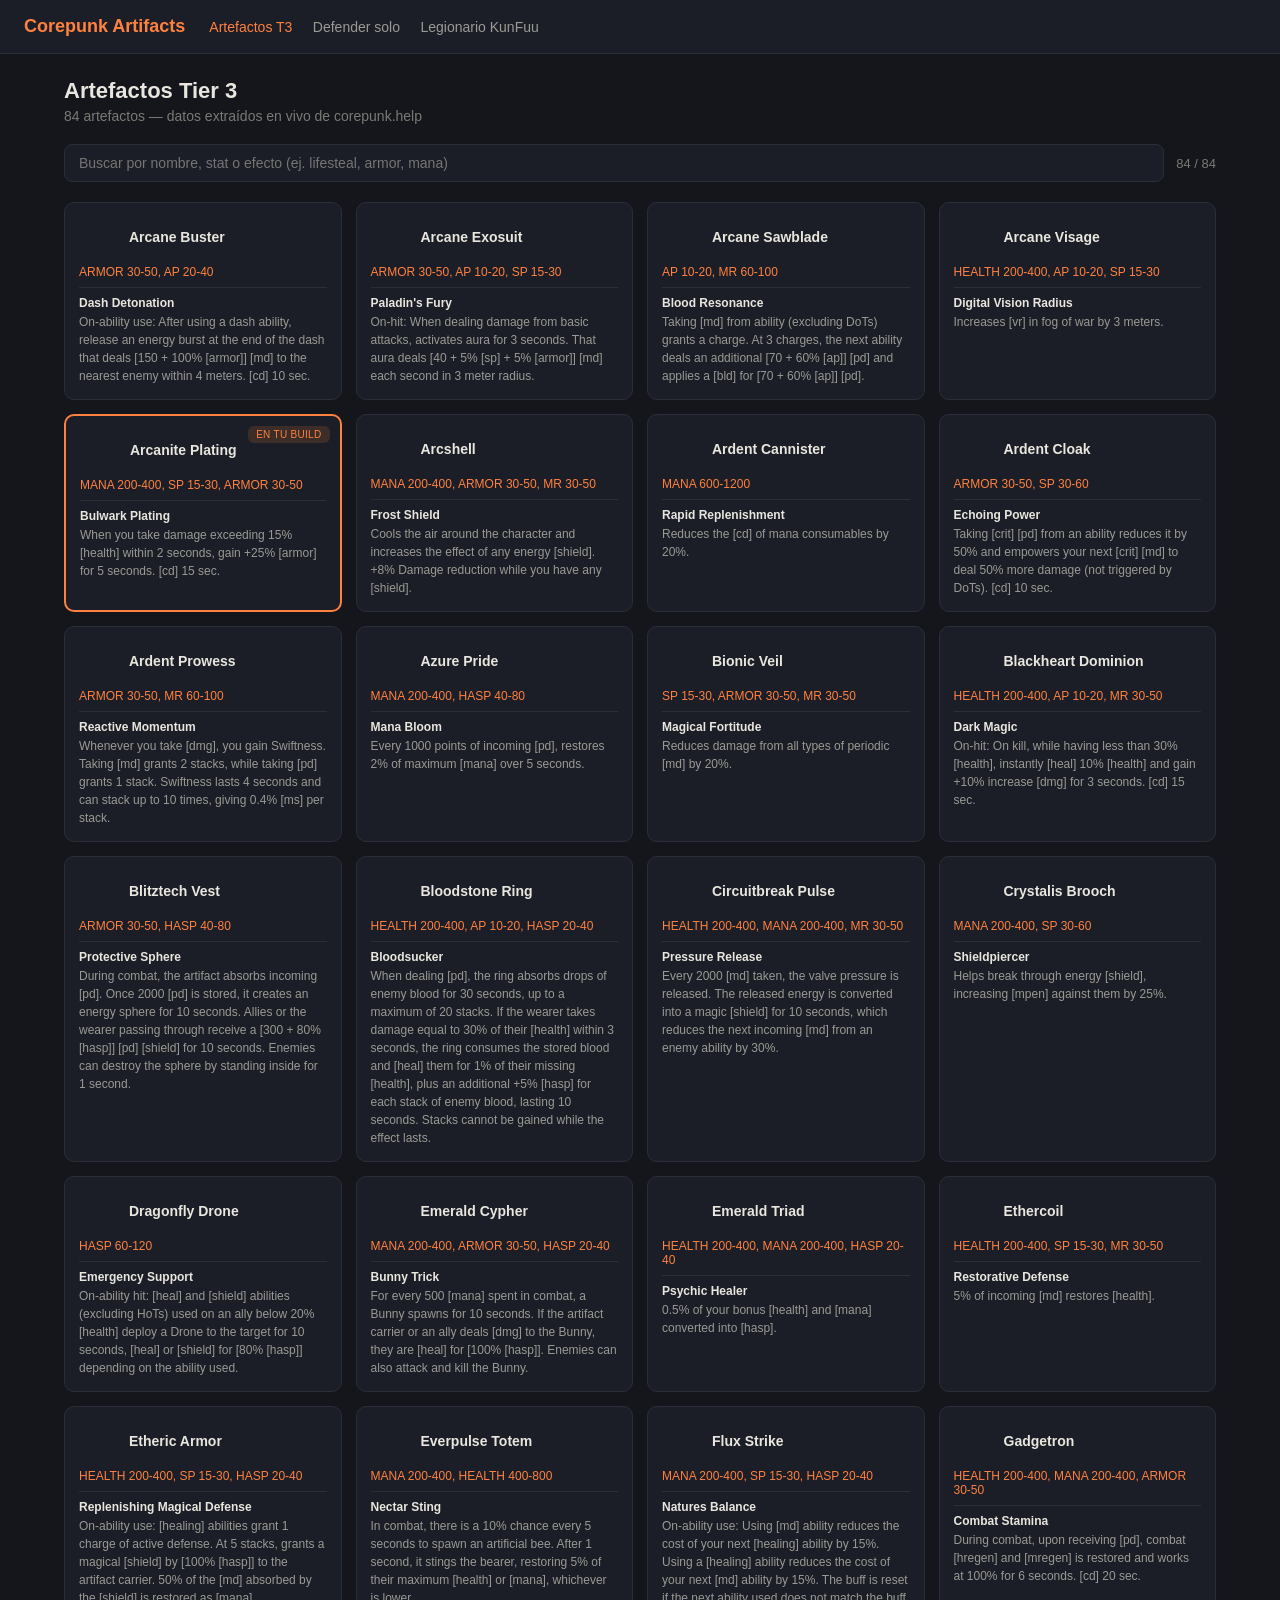
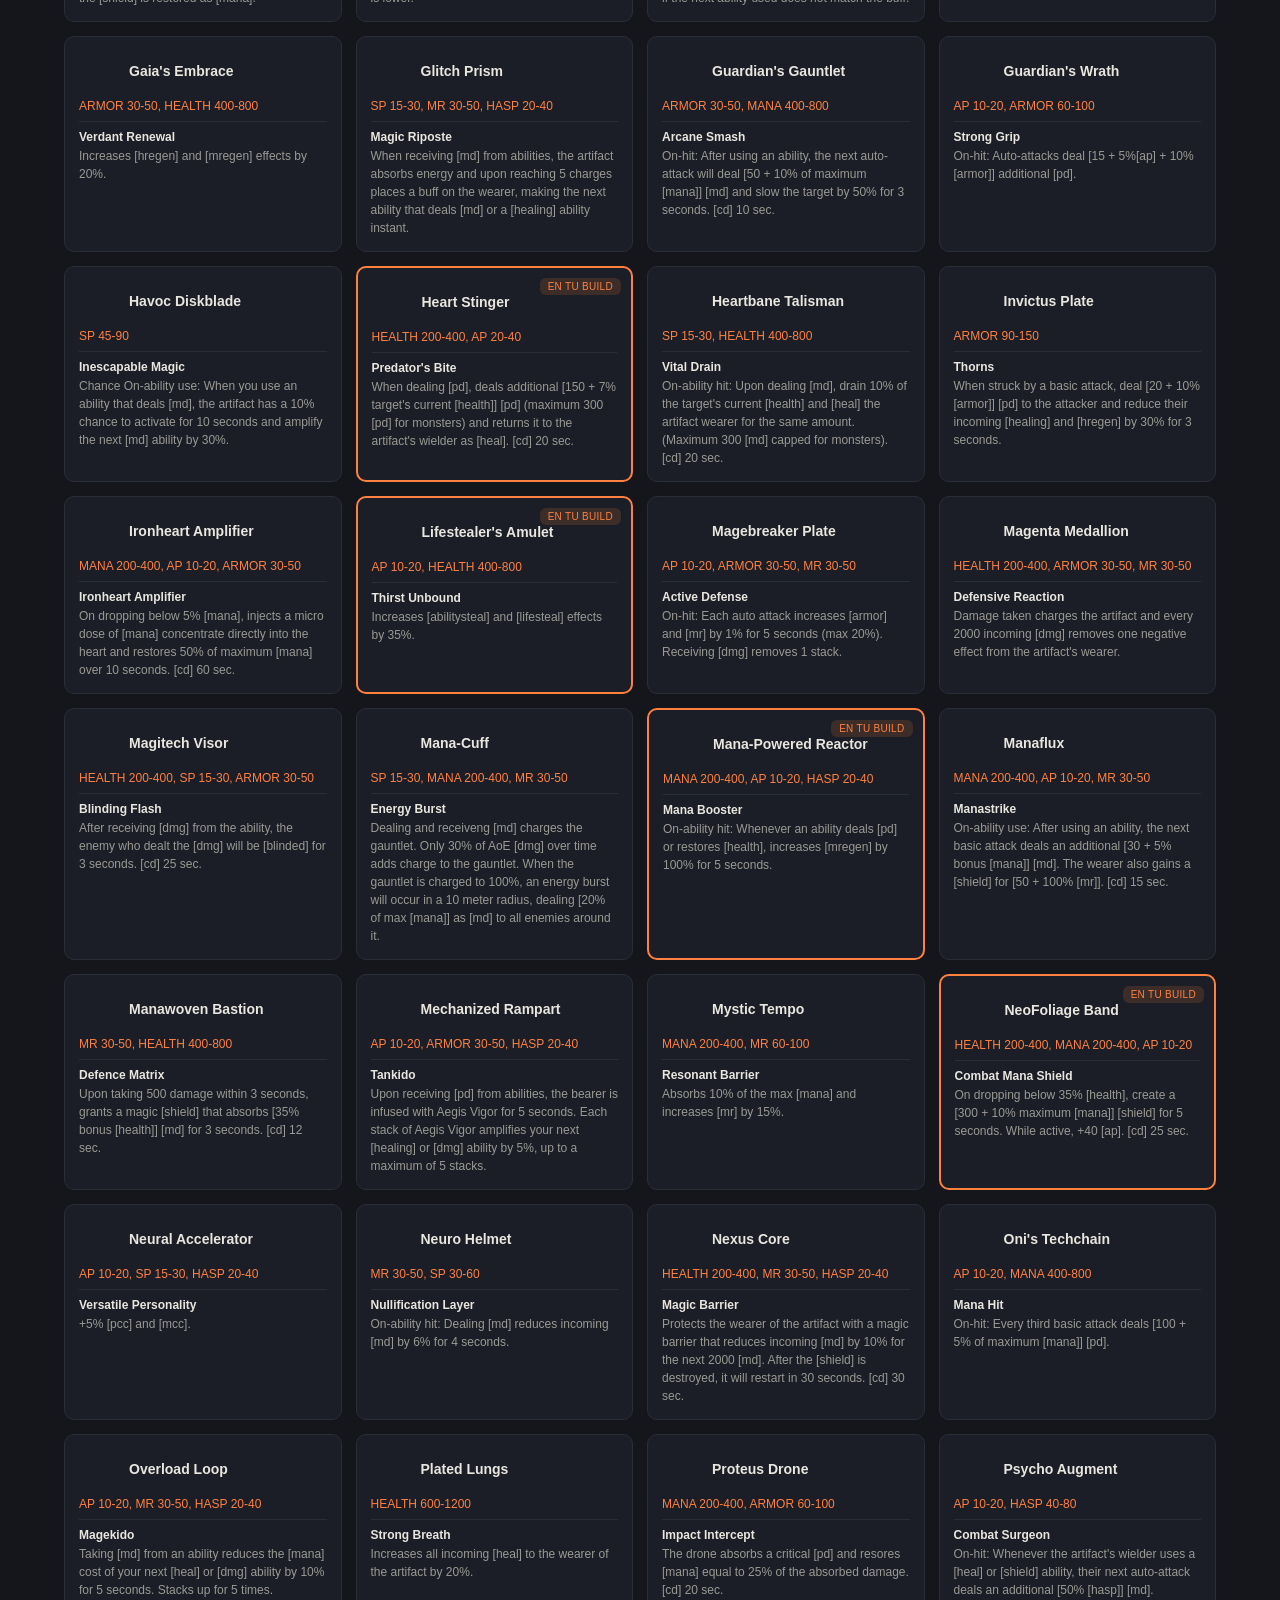
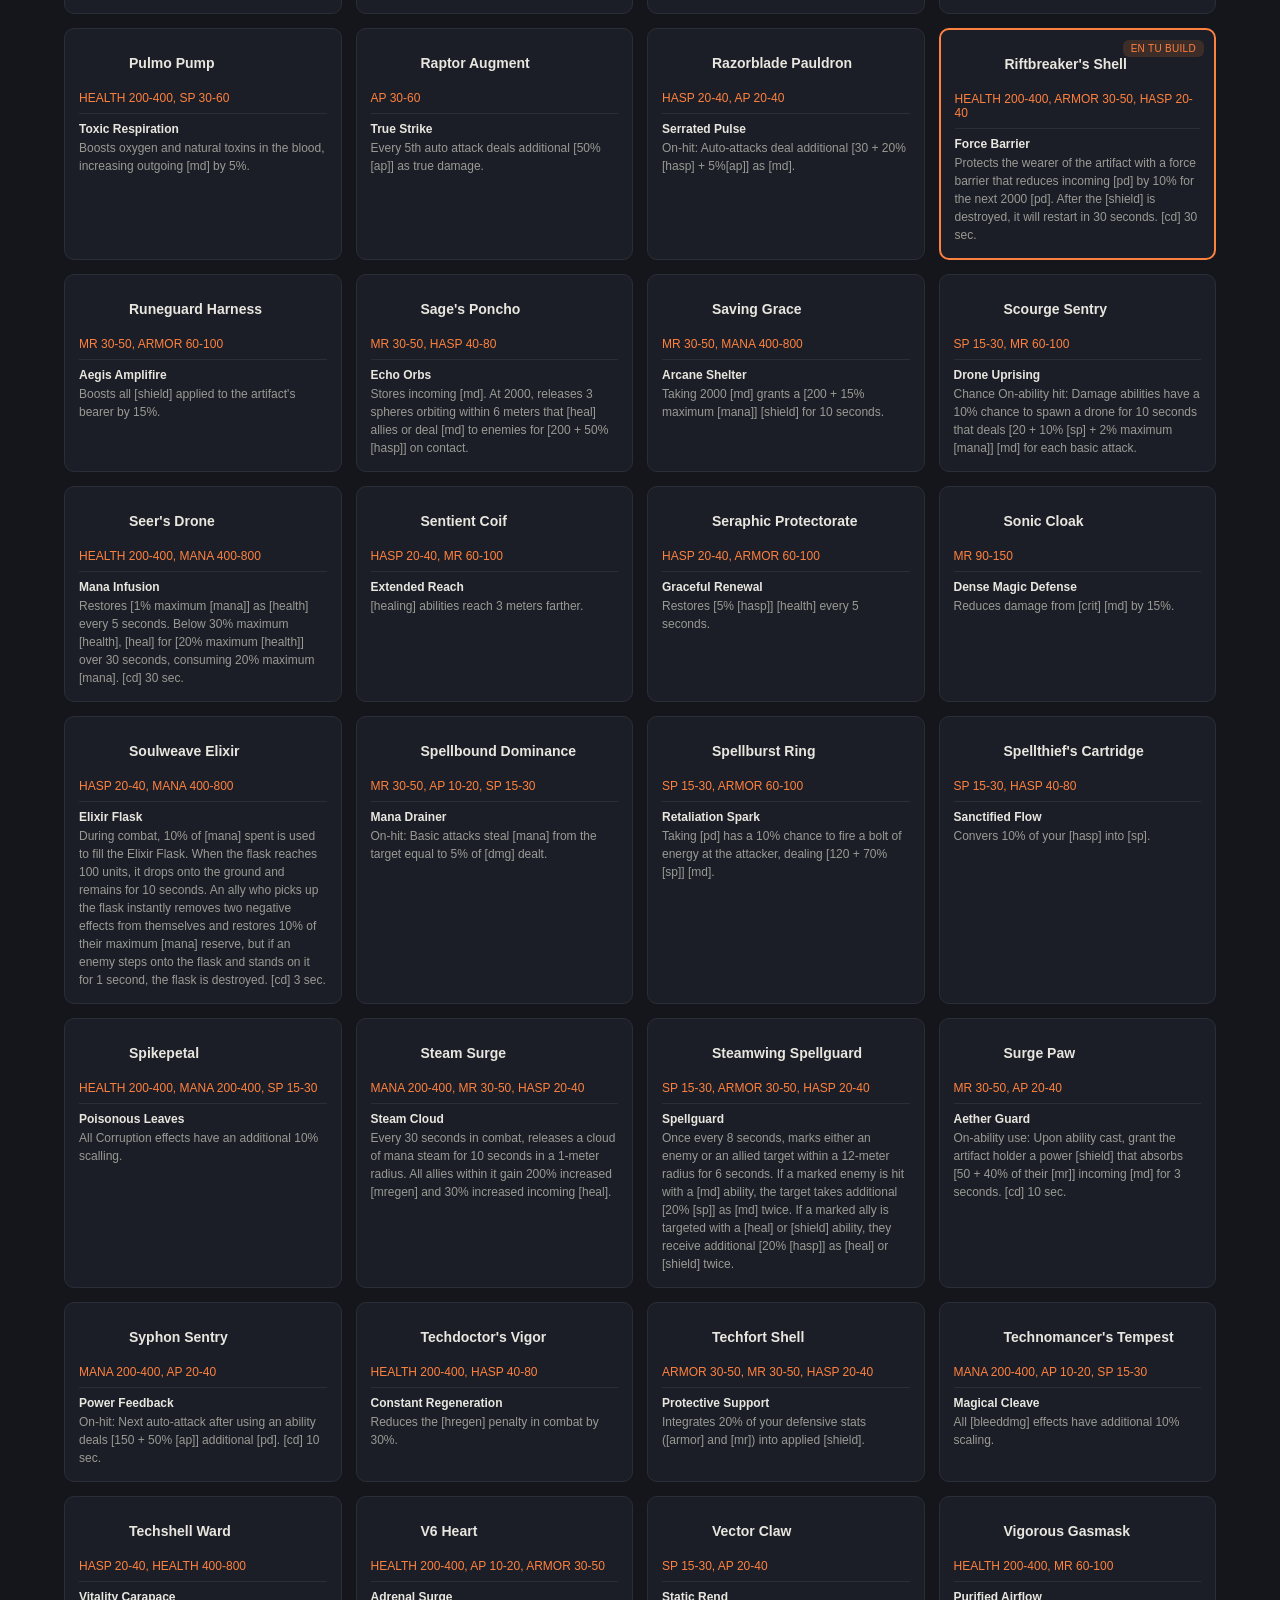
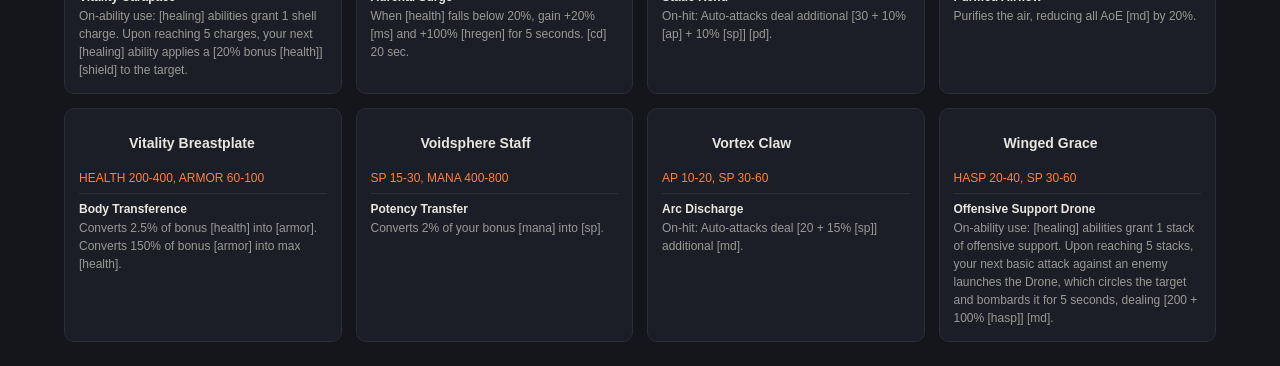
==== commit a442dfbd: "Add Legionario KunFuu build page Co-Authored-By: Claude Sonnet 5 <noreply@anthropic.com>" ====
--- a/index.html
+++ b/index.html
@@ -10,7 +10,8 @@
   <a class="logo" href="index.html">Corepunk Artifacts</a>
   <nav>
     <a class="active" href="index.html">Artefactos T3</a>
-    <a href="build.html">Mi build</a>
+    <a href="build.html">Defender solo</a>
+    <a href="legionario.html">Legionario KunFuu</a>
   </nav>
 </header>
 <main>
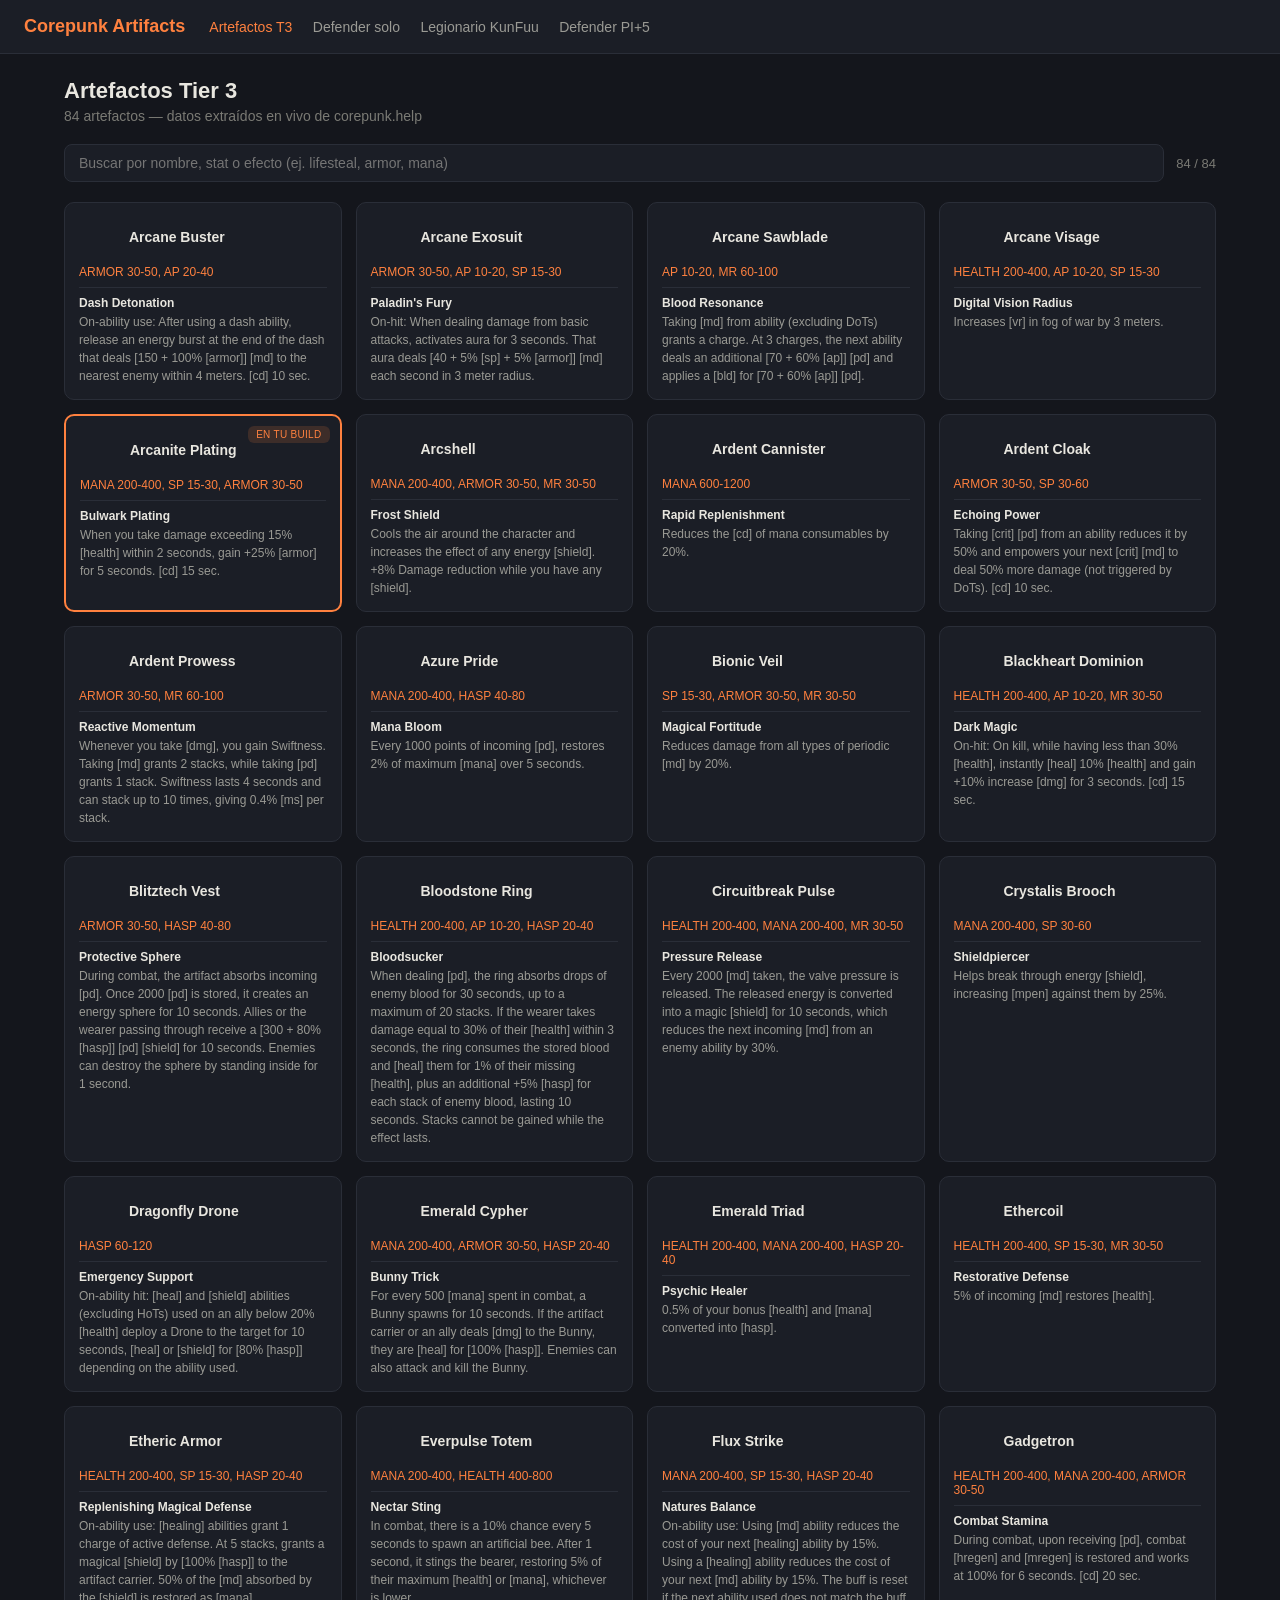
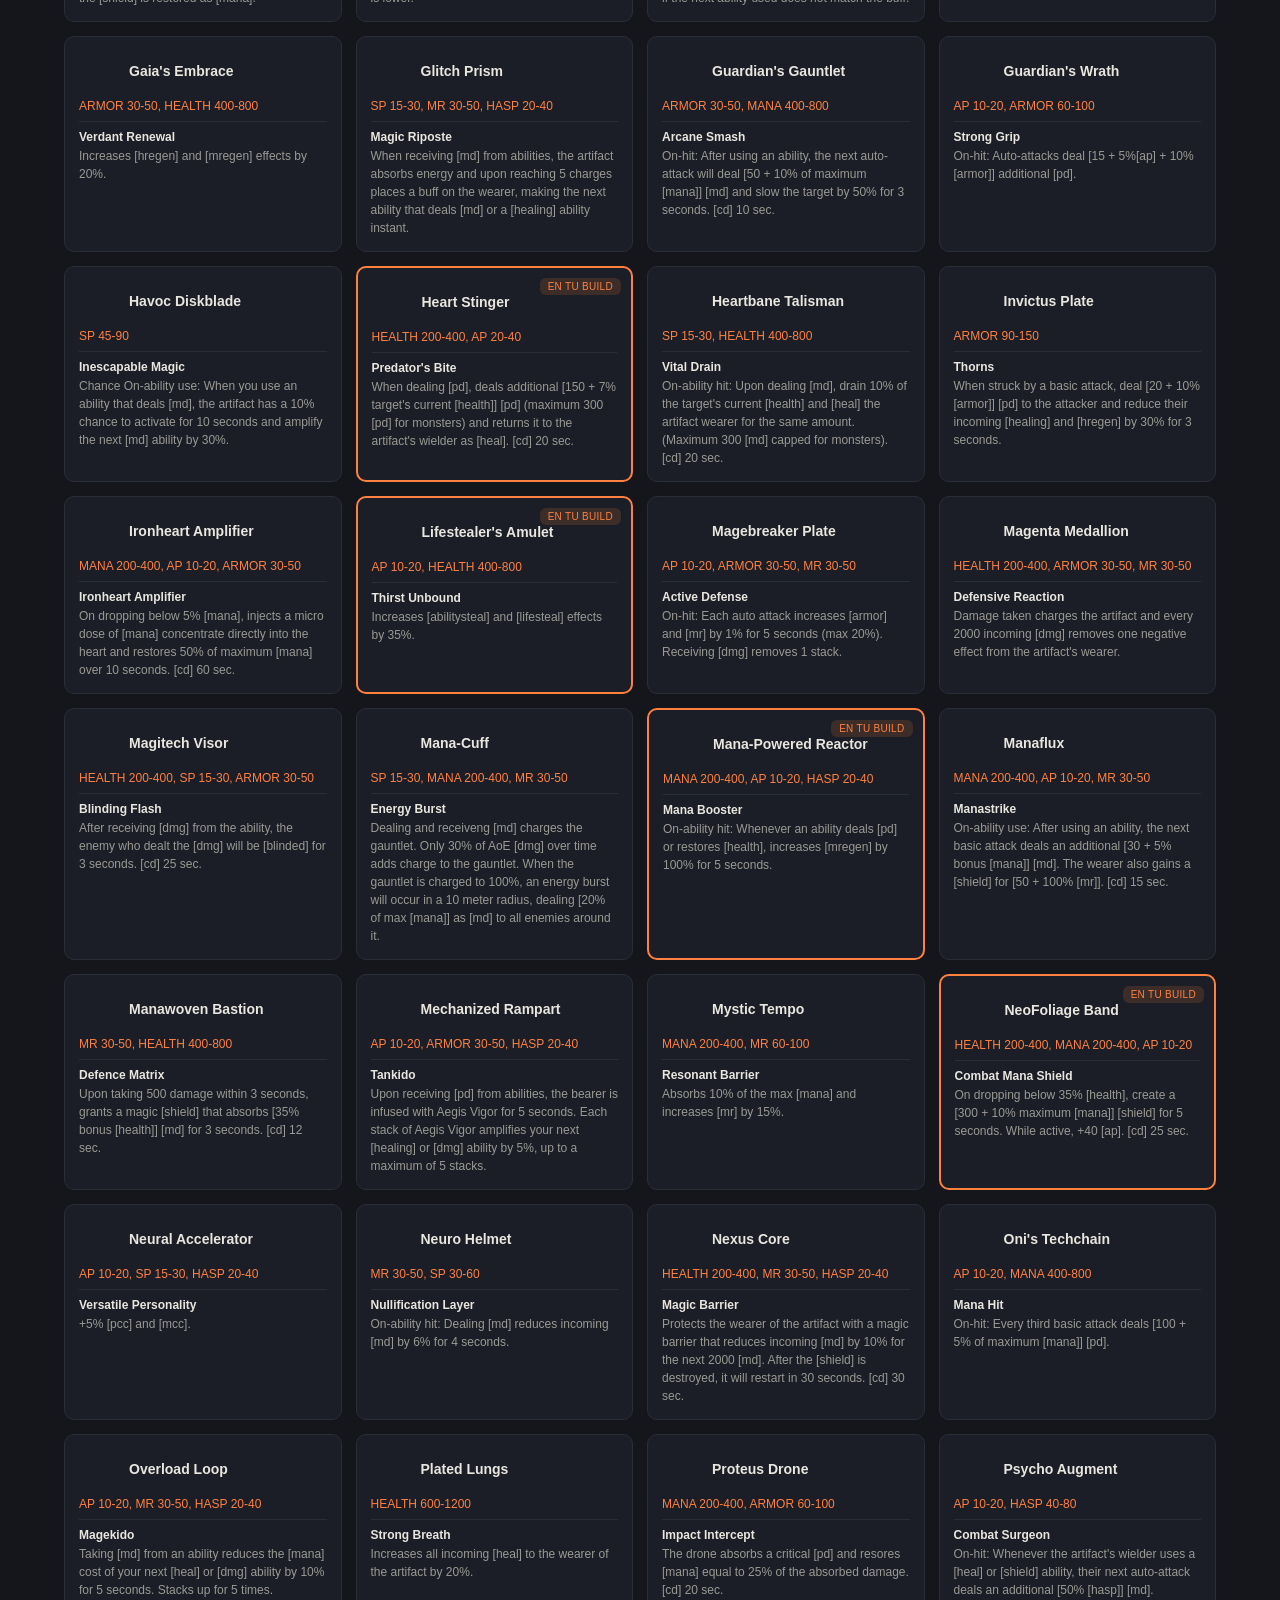
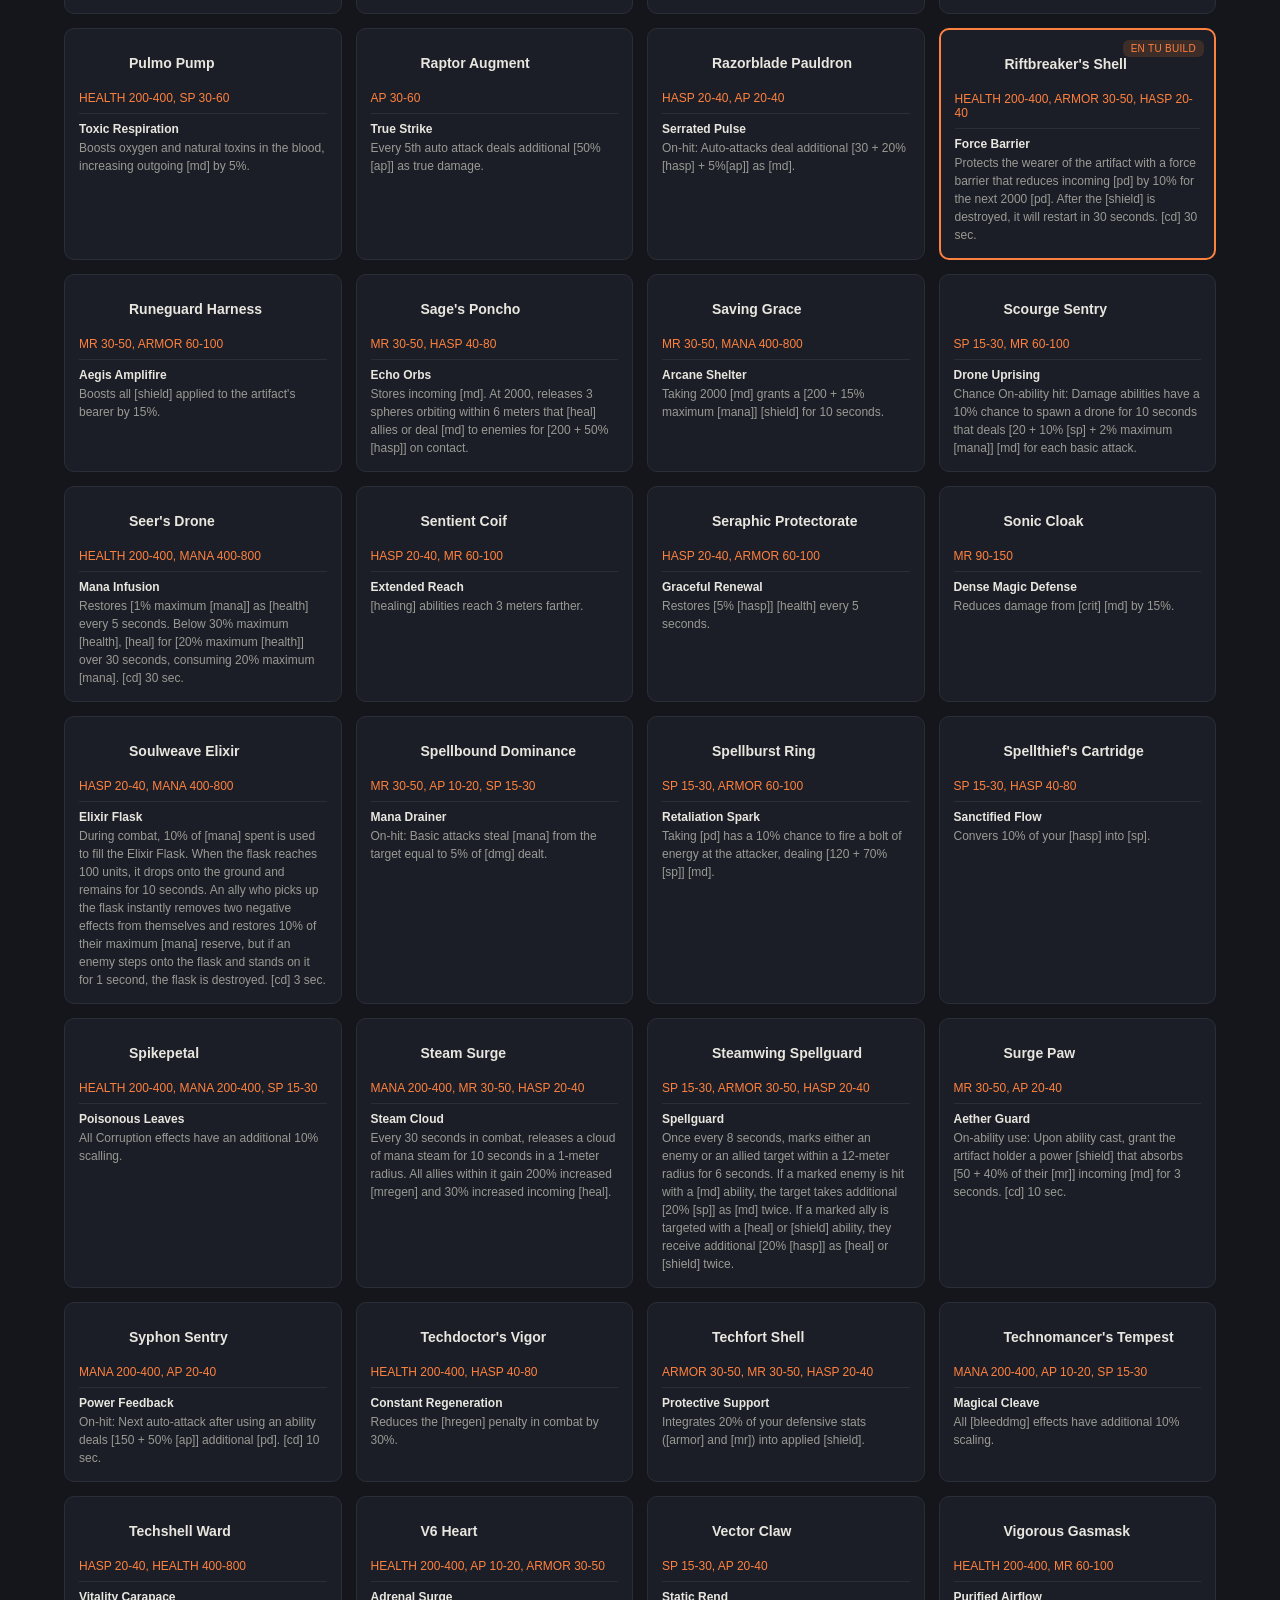
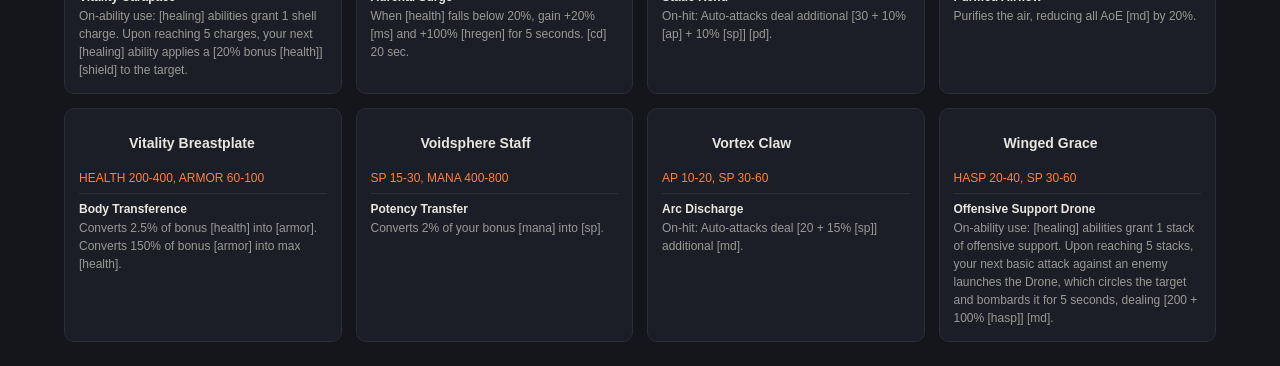
==== commit ee59aba0: "Add Defender PI+5 build for 1-3 target groups and elites Co-Authored-By: Claude Sonnet 5 <noreply@an" ====
--- a/index.html
+++ b/index.html
@@ -12,6 +12,7 @@
     <a class="active" href="index.html">Artefactos T3</a>
     <a href="build.html">Defender solo</a>
     <a href="legionario.html">Legionario KunFuu</a>
+    <a href="defender-pi5.html">Defender PI+5</a>
   </nav>
 </header>
 <main>
--- a/style.css
+++ b/style.css
@@ -122,6 +122,14 @@
   color: #9a9a94;
   line-height: 1.5;
 }
+.card .why-box {
+  margin-top: 8px;
+  padding-top: 8px;
+  border-top: 1px dashed #3a3f4a;
+  font-size: 12px;
+  color: #ffb98a;
+  line-height: 1.5;
+}
 h1 { font-size: 22px; font-weight: 600; margin: 0 0 4px; }
 h2 { font-size: 17px; font-weight: 600; }
 .subtitle { color: #7a7a74; font-size: 14px; margin: 0 0 20px; }
@@ -151,3 +159,101 @@
   color: #9a9a94;
   line-height: 1.5;
 }
+.talent-branches-row {
+  display: grid;
+  grid-template-columns: repeat(3, 1fr);
+  gap: 12px;
+  margin-bottom: 16px;
+  align-items: start;
+}
+.talent-grid-wrap {
+  border: 1px solid #2a2e38;
+  border-radius: 10px;
+  padding: 12px 14px;
+  min-width: 0;
+}
+.talent-grid-wrap h2 {
+  margin: 0;
+  font-size: 14px;
+  letter-spacing: 0.04em;
+  text-align: center;
+}
+.talent-grid-wrap .branch-sub {
+  text-align: center;
+  font-size: 10px;
+  color: #b8b6ae;
+  margin: 2px 0 10px;
+  text-transform: uppercase;
+  letter-spacing: 0.03em;
+}
+.talent-grid-wrap.theme-warrior { background: #241213; }
+.talent-grid-wrap.theme-warrior h2 { color: #ff8a70; }
+.talent-grid-wrap.theme-tank { background: #241c0d; }
+.talent-grid-wrap.theme-tank h2 { color: #ffc861; }
+.talent-grid-wrap.theme-mage { background: #1c1327; }
+.talent-grid-wrap.theme-mage h2 { color: #c79bff; }
+.talent-grid-wrap.theme-hunter { background: #0f2015; }
+.talent-grid-wrap.theme-hunter h2 { color: #7fe0a0; }
+.talent-grid-wrap.theme-pathfinder { background: #1a1f12; }
+.talent-grid-wrap.theme-pathfinder h2 { color: #c3d67a; }
+.talent-grid-wrap.theme-assassin { background: #1a1214; }
+.talent-grid-wrap.theme-assassin h2 { color: #e88a9a; }
+.talent-grid-wrap.theme-medic { background: #0d2020; }
+.talent-grid-wrap.theme-medic h2 { color: #7fe0d0; }
+.talent-grid-wrap.theme-support { background: #101a26; }
+.talent-grid-wrap.theme-support h2 { color: #7fb8e0; }
+.talent-grid {
+  display: grid;
+  grid-template-columns: repeat(3, 1fr);
+  gap: 4px;
+}
+.talent-cell {
+  position: relative;
+  aspect-ratio: 1;
+  border-radius: 5px;
+  overflow: hidden;
+  background: #14161c;
+  border: 1px solid rgba(255,255,255,0.08);
+}
+.talent-cell img {
+  width: 100%;
+  height: 100%;
+  object-fit: cover;
+  filter: grayscale(1) brightness(0.5);
+}
+.talent-cell.picked {
+  border: 2px solid #ff813f;
+}
+.talent-cell.picked img {
+  filter: none;
+}
+.talent-cell .rank {
+  position: absolute;
+  bottom: 2px;
+  right: 3px;
+  font-size: 8px;
+  font-weight: 700;
+  color: #fff;
+  text-shadow: 0 0 2px #000, 0 0 2px #000;
+}
+.talent-desc-list {
+  margin-top: 10px;
+  border-top: 1px solid rgba(255,255,255,0.08);
+  padding-top: 8px;
+}
+.talent-desc-list .talent-row {
+  display: block;
+  padding: 6px 0;
+}
+.talent-desc-list .tname {
+  font-size: 11px;
+  min-width: 0;
+  margin-bottom: 2px;
+}
+.talent-desc-list .tdesc {
+  font-size: 11px;
+  line-height: 1.4;
+}
+@media (max-width: 800px) {
+  .talent-branches-row { grid-template-columns: 1fr; }
+}
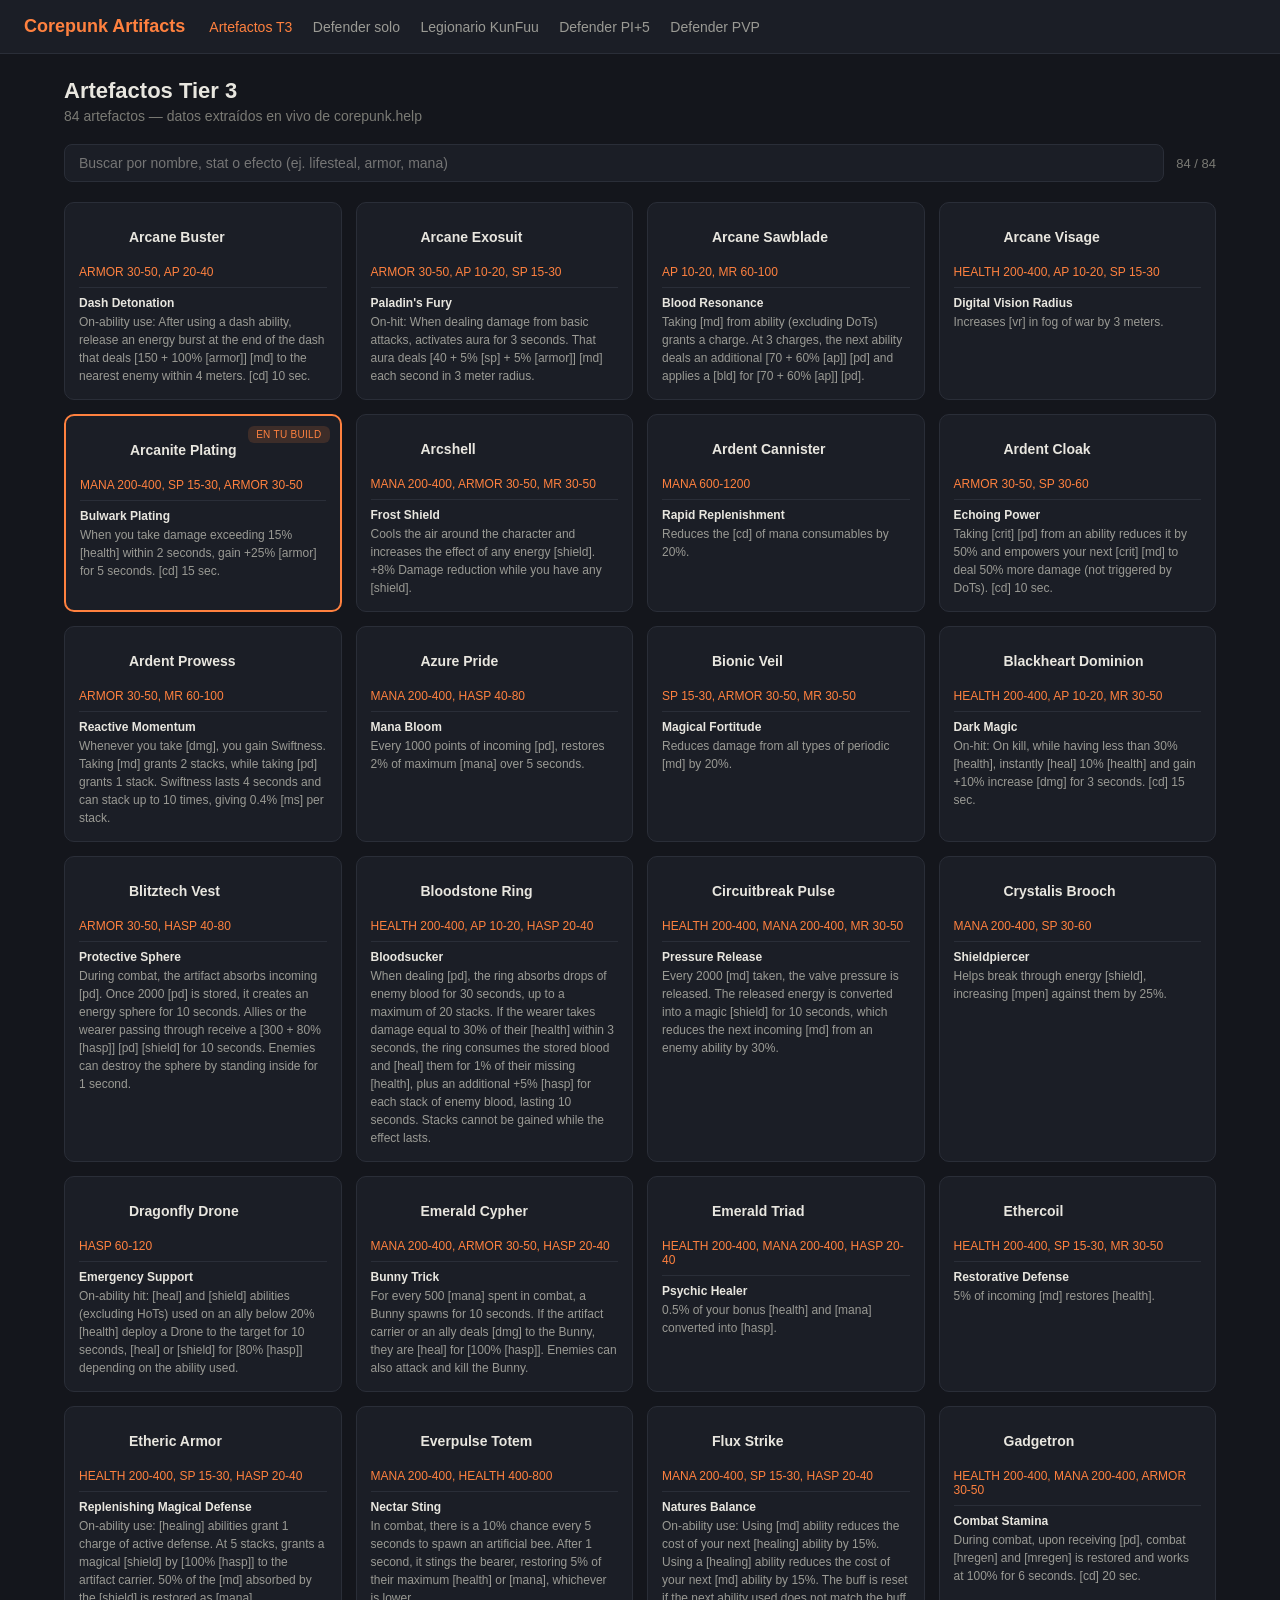
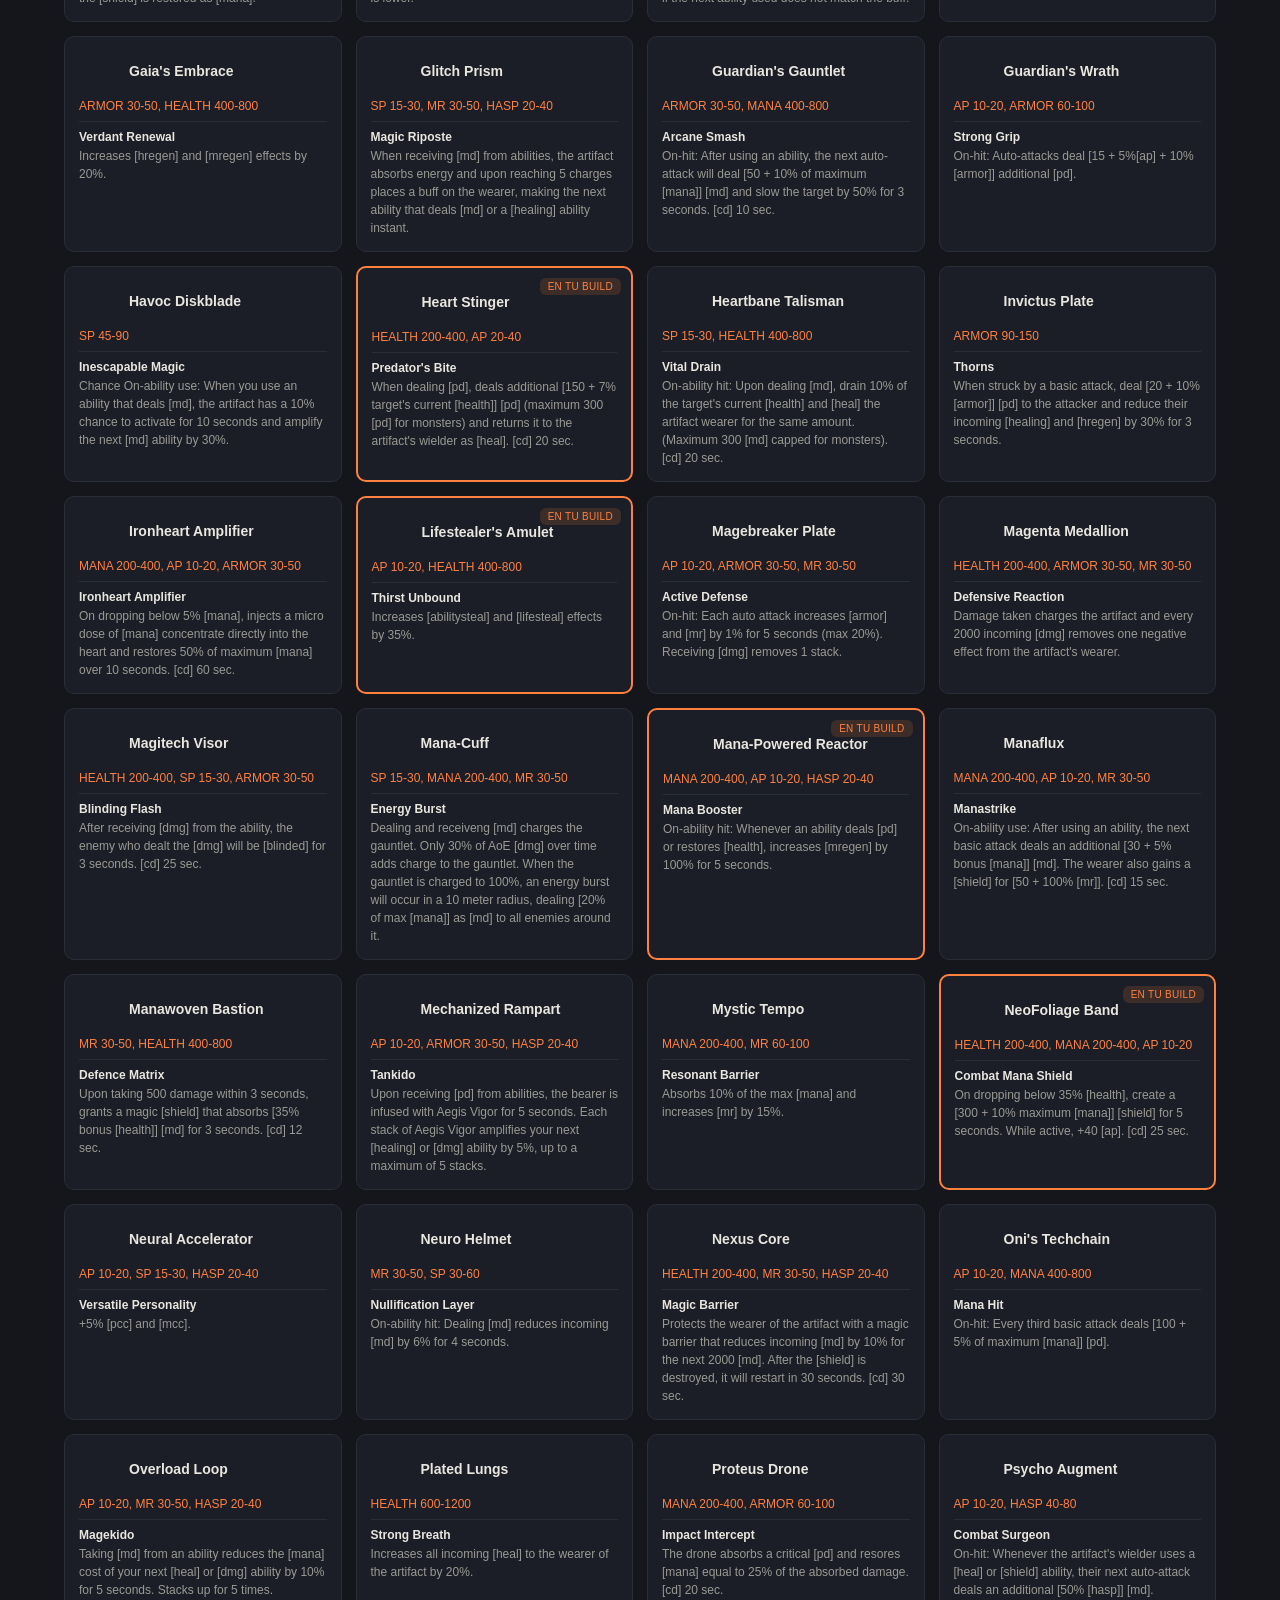
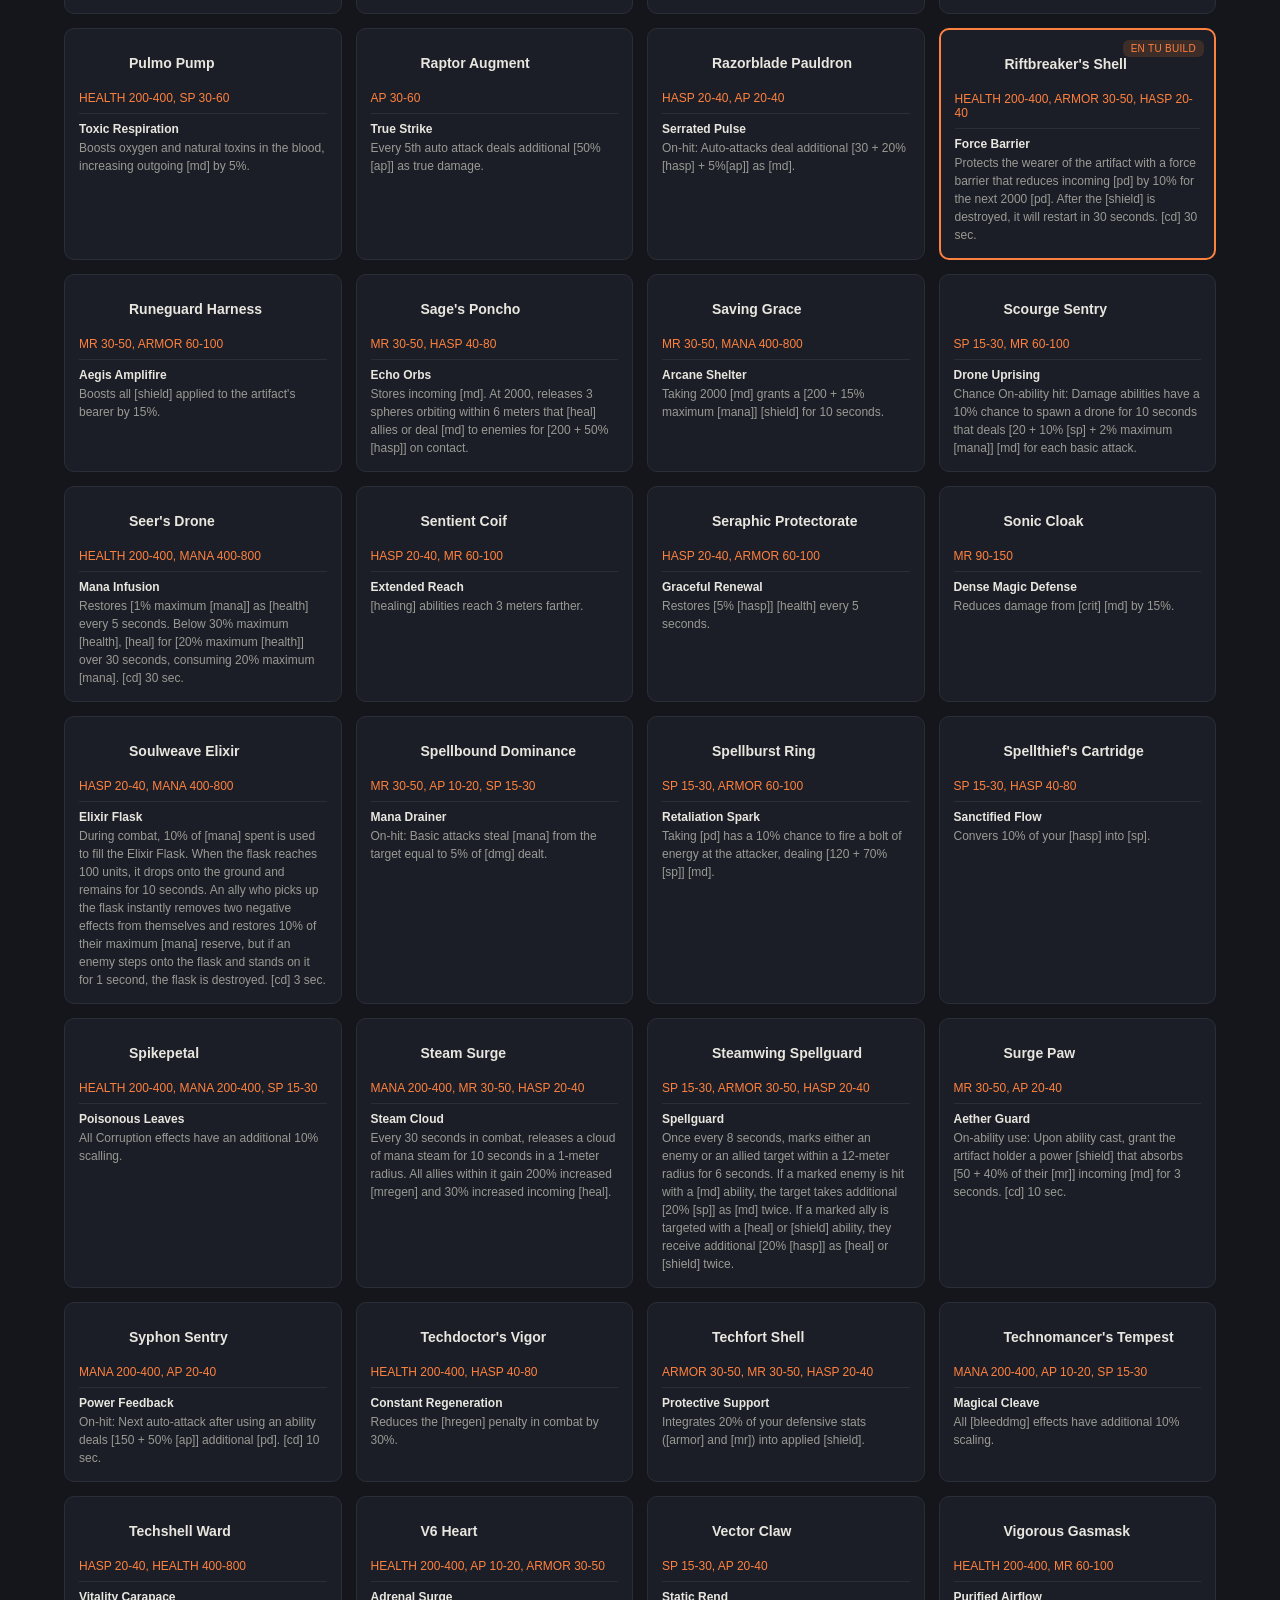
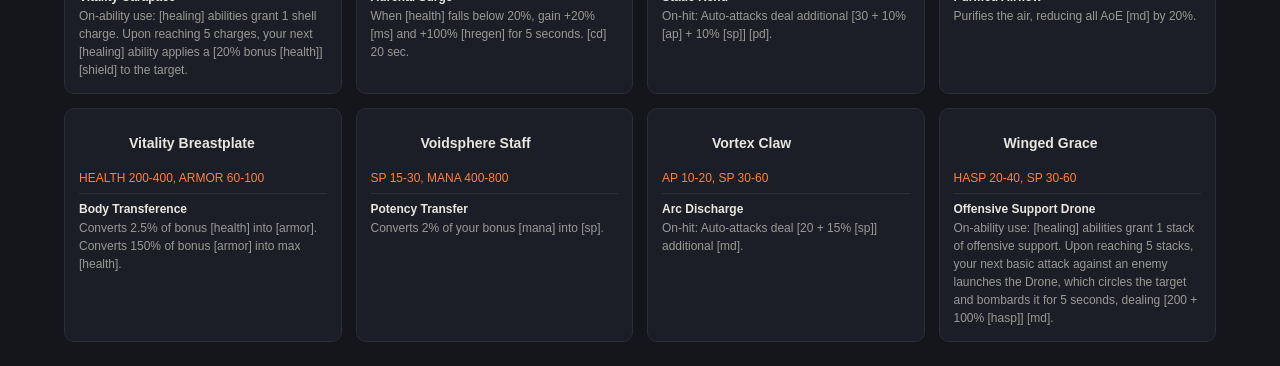
==== commit f9284cb8: "Add Defender PVP build (1v1 duels) Co-Authored-By: Claude Sonnet 5 <noreply@anthropic.com>" ====
--- a/index.html
+++ b/index.html
@@ -13,6 +13,7 @@
     <a href="build.html">Defender solo</a>
     <a href="legionario.html">Legionario KunFuu</a>
     <a href="defender-pi5.html">Defender PI+5</a>
+    <a href="defender-pvp.html">Defender PVP</a>
   </nav>
 </header>
 <main>
